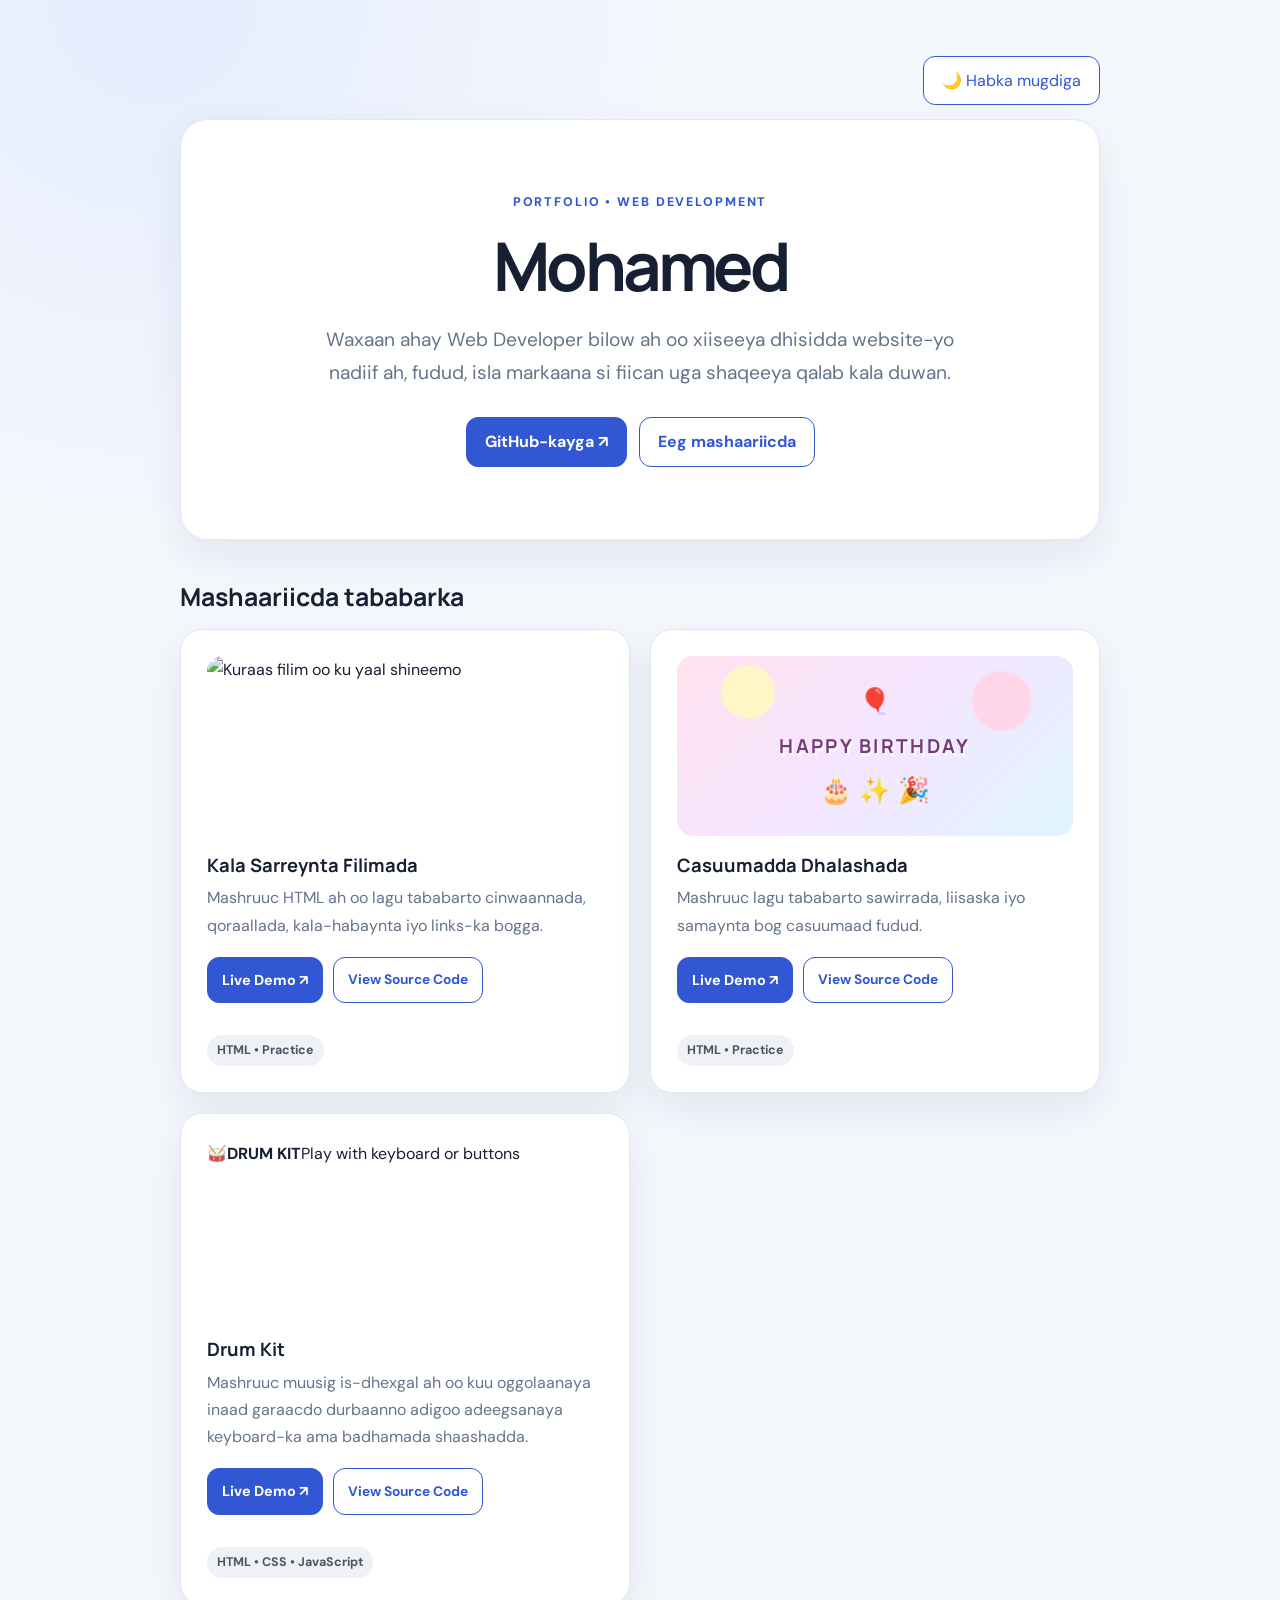
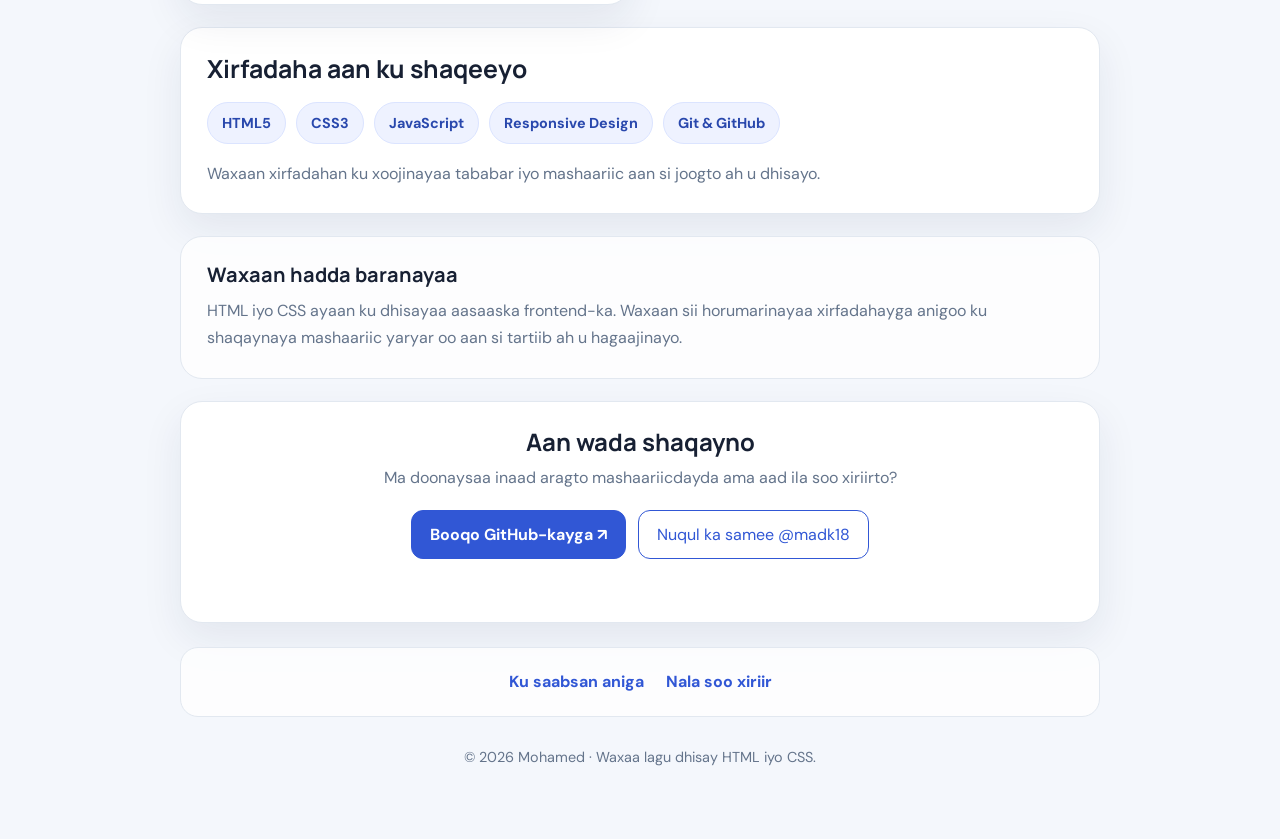
==== index.html @ 5d3fad5f "Add Drum Kit project to portfolio" ====
<!doctype html>
<html lang="so">
  <head>
    <meta charset="UTF-8" />
    <meta name="viewport" content="width=device-width, initial-scale=1.0" />
    <meta name="description" content="Portfolio-ga Mohamed iyo mashaariicda uu ku tababarto HTML iyo CSS." />
    <meta name="theme-color" content="#f4f7fc" />
    <title>Portfolio-ga Mohamed</title>
    <link rel="stylesheet" href="./style.css" />
  </head>
  <body>
    <main>
      <div class="theme-control">
        <button class="button secondary theme-toggle" id="theme-toggle" type="button" aria-pressed="false">🌙 Habka mugdiga</button>
      </div>
      <header class="hero">
        <p class="eyebrow">Portfolio • Web Development</p>
        <h1>Mohamed</h1>
        <p class="intro">Waxaan ahay Web Developer bilow ah oo xiiseeya dhisidda website-yo nadiif ah, fudud, isla markaana si fiican uga shaqeeya qalab kala duwan.</p>
        <div class="actions">
          <a class="button" href="https://github.com/madk18" target="_blank" rel="noopener noreferrer">GitHub-kayga ↗</a>
          <a class="button secondary" href="#projects">Eeg mashaariicda</a>
        </div>
      </header>

      <section id="projects" aria-labelledby="projects-title">
        <h2 class="section-title" id="projects-title">Mashaariicda tababarka</h2>
        <div class="projects">
          <article class="project">
            <img class="project-image" src="https://images.unsplash.com/photo-1489599849927-2ee91cede3ba?auto=format&fit=crop&w=900&q=85" alt="Kuraas filim oo ku yaal shineemo" loading="lazy" />
            <h3>Kala Sarreynta Filimada</h3>
            <p>Mashruuc HTML ah oo lagu tababarto cinwaannada, qoraallada, kala-habaynta iyo links-ka bogga.</p>
            <div class="project-actions">
              <a class="button project-demo" href="./movie-ranking.html">Live Demo ↗</a>
              <a class="button secondary project-source" href="https://github.com/madk18/tijaabokale/blob/main/movie-ranking.html" target="_blank" rel="noopener noreferrer">View Source Code</a>
            </div>
            <span class="tag">HTML • Practice</span>
          </article>
          <article class="project">
            <div class="project-image birthday-card-art" role="img" aria-label="Sawir qurxin xaflad dhalasho"><span aria-hidden="true">🎈</span><strong>HAPPY BIRTHDAY</strong><span aria-hidden="true">🎂 ✨ 🎉</span></div>
            <h3>Casuumadda Dhalashada</h3>
            <p>Mashruuc lagu tababarto sawirrada, liisaska iyo samaynta bog casuumaad fudud.</p>
            <div class="project-actions">
              <a class="button project-demo" href="./birthday-invite.html">Live Demo ↗</a>
              <a class="button secondary project-source" href="https://github.com/madk18/tijaabokale/blob/main/birthday-invite.html" target="_blank" rel="noopener noreferrer">View Source Code</a>
            </div>
            <span class="tag">HTML • Practice</span>
          </article>
          <article class="project">
            <div class="project-image drum-card-art" role="img" aria-label="Drum kit interactive"><span aria-hidden="true">🥁</span><strong>DRUM KIT</strong><span>Play with keyboard or buttons</span></div>
            <h3>Drum Kit</h3>
            <p>Mashruuc muusig is-dhexgal ah oo kuu oggolaanaya inaad garaacdo durbaanno adigoo adeegsanaya keyboard-ka ama badhamada shaashadda.</p>
            <div class="project-actions">
              <a class="button project-demo" href="https://madk18.github.io/Drum-Kit/" target="_blank" rel="noopener noreferrer">Live Demo ↗</a>
              <a class="button secondary project-source" href="https://github.com/madk18/Drum-Kit" target="_blank" rel="noopener noreferrer">View Source Code</a>
            </div>
            <span class="tag">HTML • CSS • JavaScript</span>
          </article>
        </div>
      </section>

      <section class="skills" aria-labelledby="skills-title">
        <h2 class="section-title" id="skills-title">Xirfadaha aan ku shaqeeyo</h2>
        <div class="skill-list">
          <span class="skill">HTML5</span>
          <span class="skill">CSS3</span>
          <span class="skill">JavaScript</span>
          <span class="skill">Responsive Design</span>
          <span class="skill">Git &amp; GitHub</span>
        </div>
        <p class="skills-note">Waxaan xirfadahan ku xoojinayaa tababar iyo mashaariic aan si joogto ah u dhisayo.</p>
      </section>

      <section class="about" aria-labelledby="about-title">
        <h2 id="about-title">Waxaan hadda baranayaa</h2>
        <p>HTML iyo CSS ayaan ku dhisayaa aasaaska frontend-ka. Waxaan sii horumarinayaa xirfadahayga anigoo ku shaqaynaya mashaariic yaryar oo aan si tartiib ah u hagaajinayo.</p>
      </section>

      <section class="contact-cta" aria-labelledby="contact-title">
        <h2 id="contact-title">Aan wada shaqayno</h2>
        <p>Ma doonaysaa inaad aragto mashaariicdayda ama aad ila soo xiriirto?</p>
        <div class="actions">
          <a class="button" href="https://github.com/madk18" target="_blank" rel="noopener noreferrer">Booqo GitHub-kayga ↗</a>
          <button class="button secondary" id="copy-username" type="button">Nuqul ka samee @madk18</button>
        </div>
        <p class="copy-feedback" id="copy-feedback" role="status" aria-live="polite"></p>
      </section>

      <nav class="about-links" aria-label="Xiriir iyo macluumaad">
        <a href="./about.html">Ku saabsan aniga</a>
        <a href="./contact.html">Nala soo xiriir</a>
      </nav>

      <footer>
        <p>© 2026 Mohamed · Waxaa lagu dhisay HTML iyo CSS.</p>
      </footer>
    </main>
    <script src="./app.js" defer></script>
  </body>
</html>
---- style.css ----
@import url("https://fonts.googleapis.com/css2?family=DM+Sans:wght@400;500;600;700&family=Manrope:wght@600;700;800&display=swap");

:root {
  --bg: #f4f7fc;
  --surface: #fff;
  --ink: #172033;
  --muted: #64748b;
  --accent: #3157d5;
  --border: #e2e8f0;
  --shadow: 0 16px 40px rgba(24, 39, 75, .08);
}
* { box-sizing: border-box; }
html { scroll-behavior: smooth; }
body {
  min-height: 100vh;
  margin: 0;
  padding: 56px 20px;
  color: var(--ink);
  background: radial-gradient(circle at 12% 0%, #e5ecff 0, transparent 32rem), var(--bg);
  font-family: "DM Sans", sans-serif;
  line-height: 1.7;
}
main { width: min(100%, 920px); margin: 0 auto; }
.hero {
  padding: clamp(32px, 7vw, 72px) 24px;
  border: 1px solid var(--border);
  border-radius: 28px;
  background: var(--surface);
  box-shadow: var(--shadow);
  text-align: center;
}
.eyebrow {
  margin: 0 0 12px;
  color: var(--accent);
  font-size: .78rem;
  font-weight: 800;
  letter-spacing: .15em;
  text-transform: uppercase;
}
h1, h2, h3 { font-family: "Manrope", sans-serif; line-height: 1.2; }
h1 { margin: 0; font-size: clamp(2.2rem, 7vw, 4.2rem); letter-spacing: -.055em; }
.hero .intro {
  max-width: 660px;
  margin: 18px auto 0;
  color: var(--muted);
  font-size: clamp(1rem, 2.5vw, 1.2rem);
}
.actions { display: flex; flex-wrap: wrap; justify-content: center; gap: 12px; margin-top: 28px; }
.button {
  display: inline-flex;
  align-items: center;
  justify-content: center;
  min-height: 46px;
  padding: 10px 18px;
  border: 1px solid var(--accent);
  border-radius: 12px;
  background: var(--accent);
  color: #fff;
  font-weight: 700;
  text-decoration: none;
}
.button.secondary { background: #fff; color: var(--accent); }
.button:hover { filter: brightness(.96); text-decoration: none; }
.section-title { margin: 42px 0 18px; font-size: 1.55rem; }
.projects { display: grid; grid-template-columns: repeat(2, minmax(0, 1fr)); gap: 20px; }
.project {
  padding: 26px;
  border: 1px solid var(--border);
  border-radius: 22px;
  background: var(--surface);
  box-shadow: var(--shadow);
}
.project-icon {
  display: grid;
  width: 54px;
  height: 54px;
  place-items: center;
  border-radius: 16px;
  background: #edf2ff;
  font-size: 1.65rem;
}
.project h3 { margin: 18px 0 8px; font-size: 1.15rem; }
.project p { margin: 0; color: var(--muted); }
.tag {
  display: inline-block;
  margin-top: 18px;
  padding: 5px 10px;
  border-radius: 999px;
  background: #eef2f7;
  color: #475569;
  font-size: .78rem;
  font-weight: 700;
}
.about {
  margin-top: 22px;
  padding: 26px;
  border: 1px solid var(--border);
  border-radius: 22px;
  background: rgba(255,255,255,.82);
}
.about h2 { margin: 0 0 10px; font-size: 1.25rem; }
.about p { margin: 0; color: var(--muted); }
footer { margin-top: 28px; color: var(--muted); font-size: .9rem; text-align: center; }
a:focus-visible { outline: 3px solid #91aaff; outline-offset: 3px; }
@media (max-width: 640px) {
  body { padding: 28px 14px 42px; }
  .projects { grid-template-columns: 1fr; }
  .project { padding: 22px; }
}
@media (prefers-reduced-motion: reduce) {
  html { scroll-behavior: auto; }
}

.project-open {
  display: inline-flex;
  gap: 8px;
  margin-top: 18px;
  color: var(--accent);
  font-weight: 700;
}
.project-open:hover { text-decoration: underline; text-underline-offset: 4px; }
.about-links {
  display: flex;
  flex-wrap: wrap;
  justify-content: center;
  gap: 22px;
  margin-top: 24px;
  padding: 20px;
  border: 1px solid var(--border);
  border-radius: 18px;
  background: rgba(255,255,255,.8);
}
.about-links a { color: var(--accent); font-weight: 700; text-decoration: none; }
.about-links a:hover { text-decoration: underline; text-underline-offset: 4px; }

.project-image{display:block;width:100%;height:180px;object-fit:cover;border-radius:16px;margin-bottom:18px}
.project{transition:transform .2s ease,box-shadow .2s ease}
.project:hover{transform:translateY(-4px);box-shadow:0 22px 48px rgba(24,39,75,.12)}
.project-open{text-decoration:none}
.project-open:hover{text-decoration:underline;text-underline-offset:4px}
.detail-card{transition:box-shadow .2s ease}
@media(max-width:640px){.project-image{height:165px}}
@media(prefers-reduced-motion:reduce){.project{transition:none}.project:hover{transform:none}}

/* Local birthday artwork: no external image dependency */
.birthday-card-art,.birthday-hero-art{
 display:flex;flex-direction:column;align-items:center;justify-content:center;gap:12px;
 color:#743b78;text-align:center;
 background:radial-gradient(circle at 18% 20%,#fff7c7 0 7%,transparent 8%),
 radial-gradient(circle at 82% 25%,#ffd6e7 0 8%,transparent 9%),
 linear-gradient(135deg,#ffe2ef 0%,#f5e5ff 48%,#dff5ff 100%);
}
.birthday-card-art{min-height:180px;font-size:1.6rem}
.birthday-card-art strong,.birthday-hero-art strong{
 font-family:"Manrope",sans-serif;letter-spacing:.12em;line-height:1.15;
 color:#743b78;text-shadow:2px 3px 0 rgba(255,255,255,.8)
}
.birthday-card-art strong{font-size:1.2rem}
.birthday-hero-art{height:clamp(210px,36vw,360px);font-size:clamp(1.5rem,4vw,2.5rem)}
.birthday-hero-art strong{font-size:clamp(2.2rem,7vw,4.6rem)}


/* Skills and contact sections */
.skills,.contact-cta{
  margin-top:22px;padding:26px;border:1px solid var(--border);
  border-radius:22px;background:var(--surface);box-shadow:var(--shadow)
}
.skills .section-title{margin:0 0 18px}
.skill-list{display:flex;flex-wrap:wrap;gap:10px}
.skill{padding:8px 14px;border:1px solid #dbe4ff;border-radius:999px;
  background:#eef2ff;color:#2948ad;font-size:.9rem;font-weight:700}
.skills-note,.contact-cta p{color:var(--muted)}
.skills-note{margin:16px 0 0}
.contact-cta{text-align:center}
.contact-cta h2{margin:0 0 8px;font-family:"Manrope",sans-serif}
.contact-cta p{margin:8px 0}
.contact-cta .actions{margin-top:18px}
button.button{font:inherit;cursor:pointer}
.copy-feedback{min-height:1.5em;font-size:.9rem;font-weight:700;color:var(--accent)}


/* Dark mode theme */
.theme-control{display:flex;justify-content:flex-end;margin-bottom:14px}
.theme-toggle{cursor:pointer}
body.dark-mode{
  --bg:#101827;--surface:#182438;--ink:#edf2ff;--muted:#b5c1d4;
  --accent:#8ba7ff;--border:#30415a;
  --shadow:0 16px 40px rgba(0,0,0,.22);
  background:radial-gradient(circle at 12% 0%,#1c2b49 0,transparent 32rem),var(--bg);
}
body.dark-mode .about,body.dark-mode .about-links{background:#182438}
body.dark-mode .button.secondary{background:#182438;color:#a9bdff}
body.dark-mode .tag{background:#26364d;color:#d5deed}
body.dark-mode .skill{background:#26375b;border-color:#405889;color:#dce5ff}
body.dark-mode .project-icon{background:#26375b}


/* Project demo and source links */
.project-actions{display:flex;flex-wrap:wrap;gap:10px;margin:18px 0 14px}
.project-actions .button{display:inline-flex;align-items:center;justify-content:center;
  padding:10px 14px;font-size:.9rem;text-decoration:none}
.project-actions .project-source{font-size:.86rem}
@media(max-width:420px){.project-actions{flex-direction:column}.project-actions .button{width:100%}}
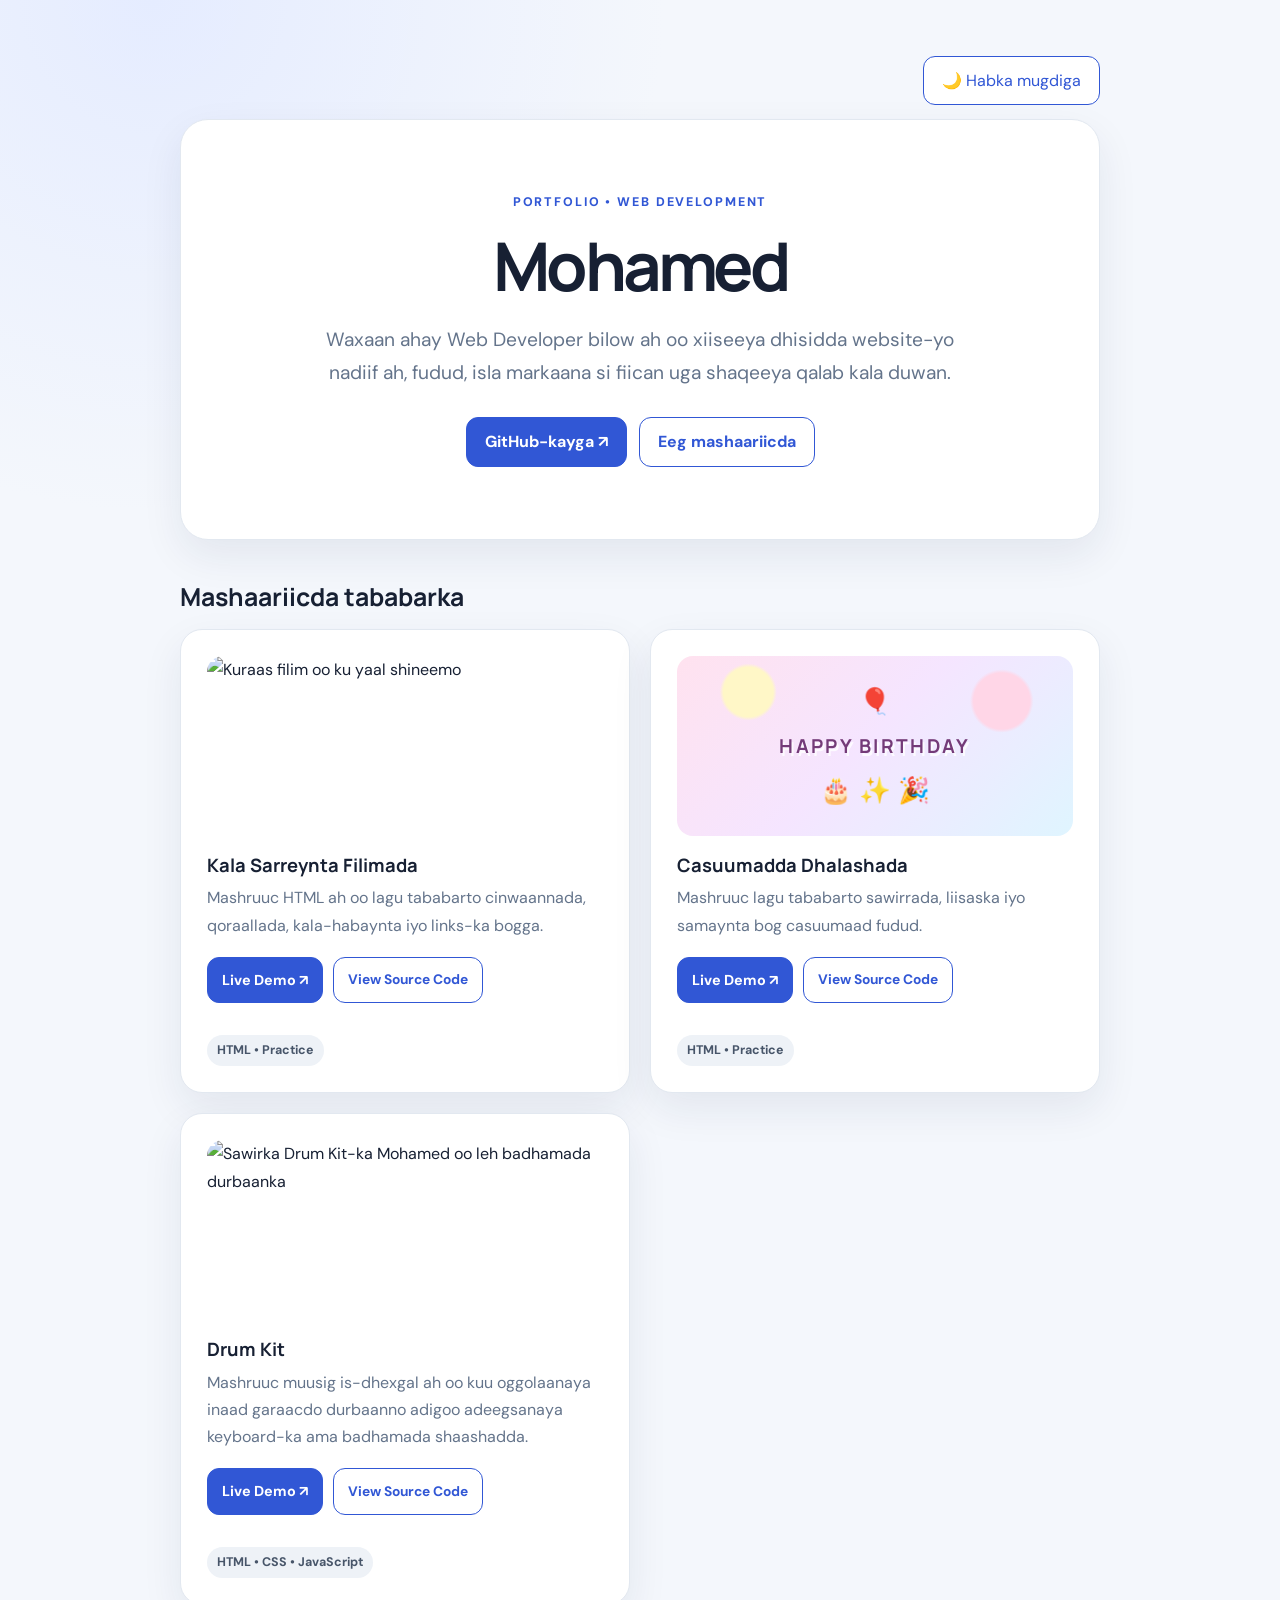
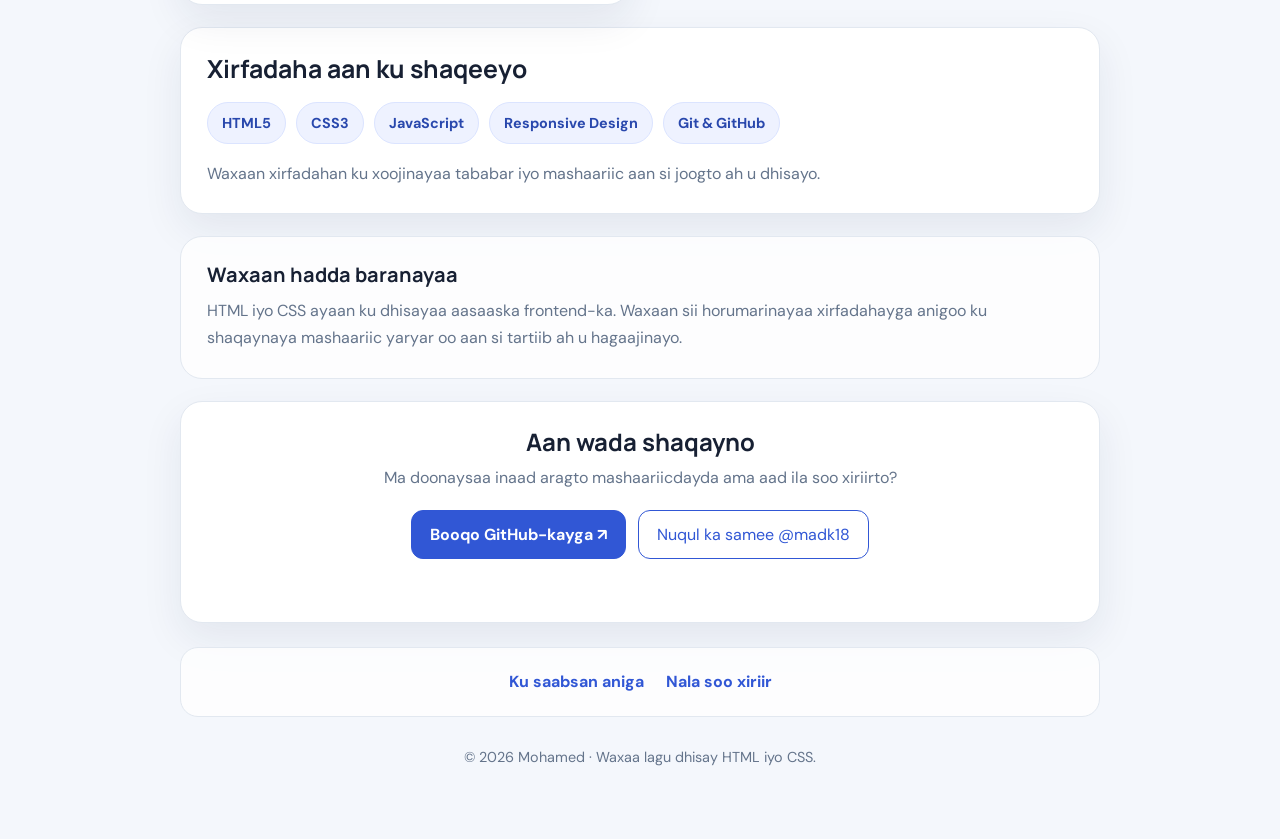
==== commit b22ce3fd: "Show Drum Kit screenshot in portfolio" ====
--- a/index.html
+++ b/index.html
@@ -47,7 +47,7 @@
             <span class="tag">HTML • Practice</span>
           </article>
           <article class="project">
-            <div class="project-image drum-card-art" role="img" aria-label="Drum kit interactive"><span aria-hidden="true">🥁</span><strong>DRUM KIT</strong><span>Play with keyboard or buttons</span></div>
+            <img class="project-image drum-card-art" src="https://raw.githubusercontent.com/madk18/Drum-Kit/main/images/screenBildDrum.png" alt="Sawirka Drum Kit-ka Mohamed oo leh badhamada durbaanka" loading="lazy" />
             <h3>Drum Kit</h3>
             <p>Mashruuc muusig is-dhexgal ah oo kuu oggolaanaya inaad garaacdo durbaanno adigoo adeegsanaya keyboard-ka ama badhamada shaashadda.</p>
             <div class="project-actions">
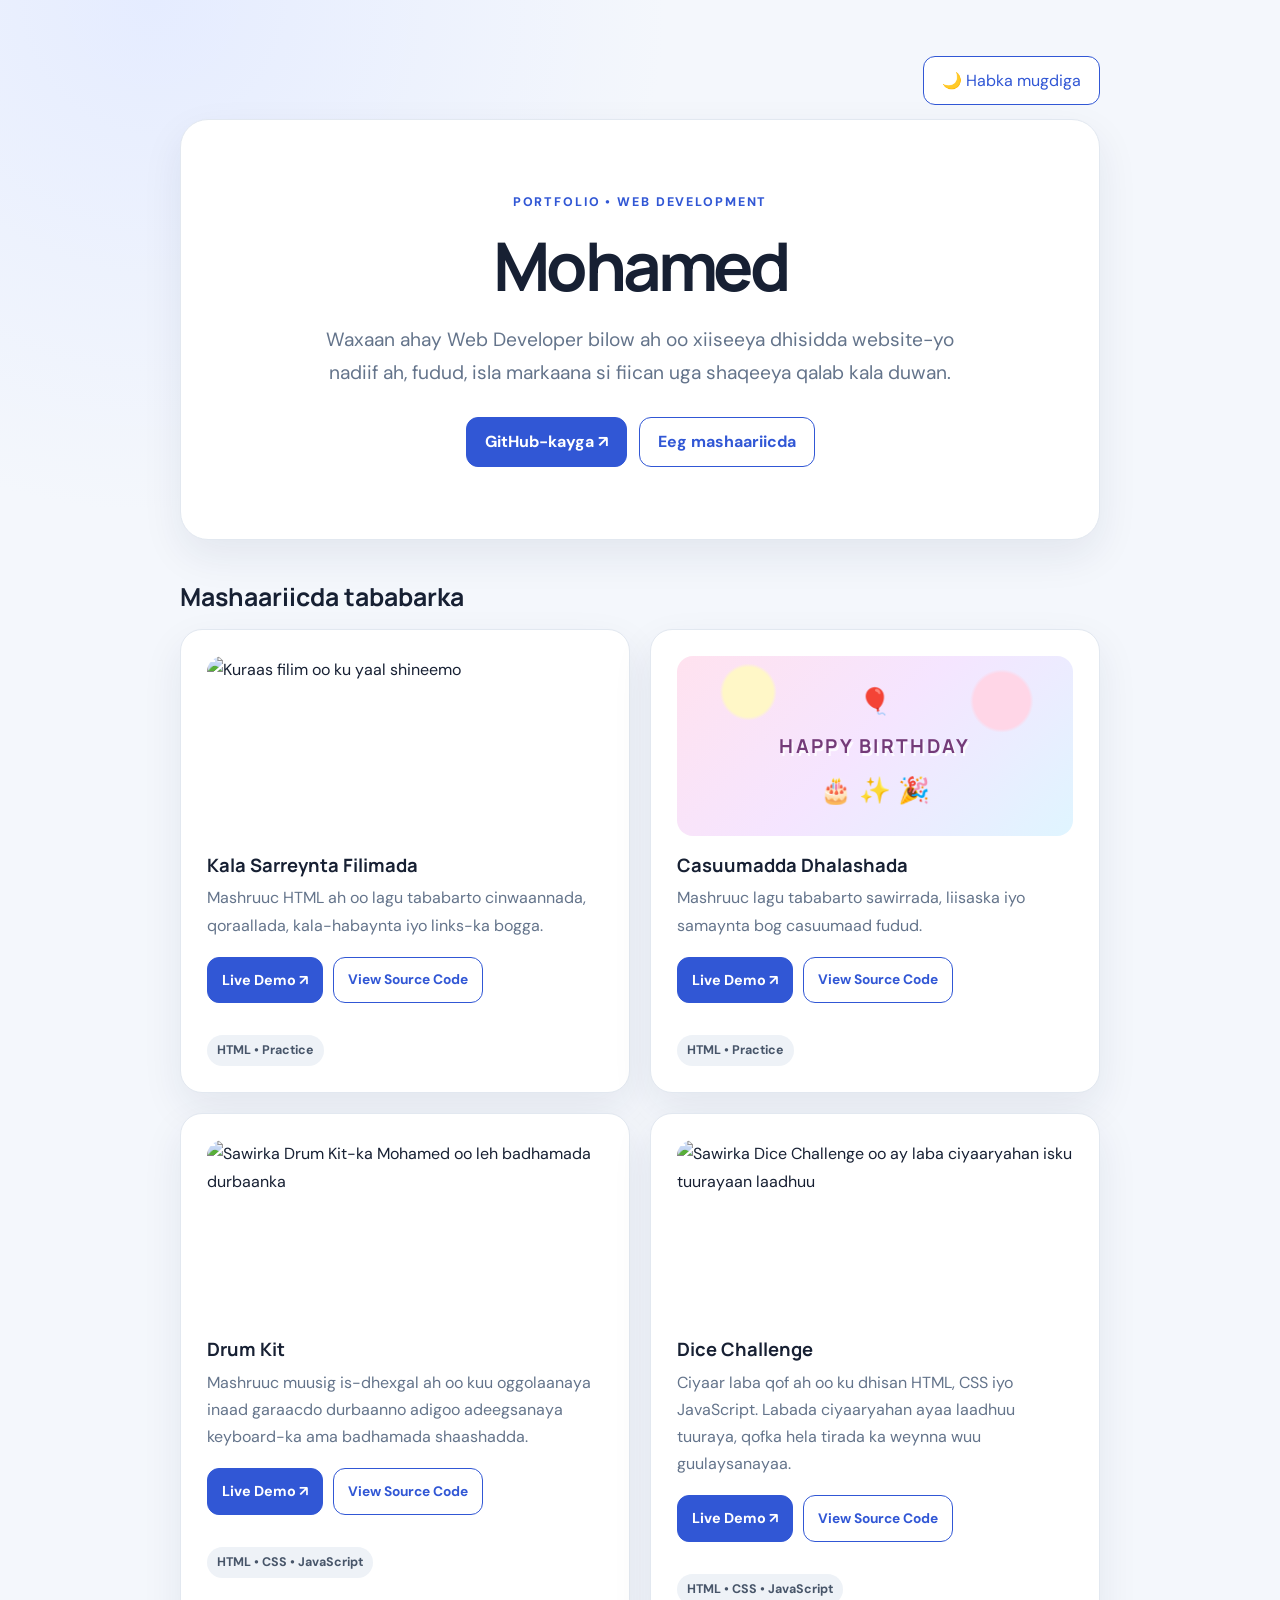
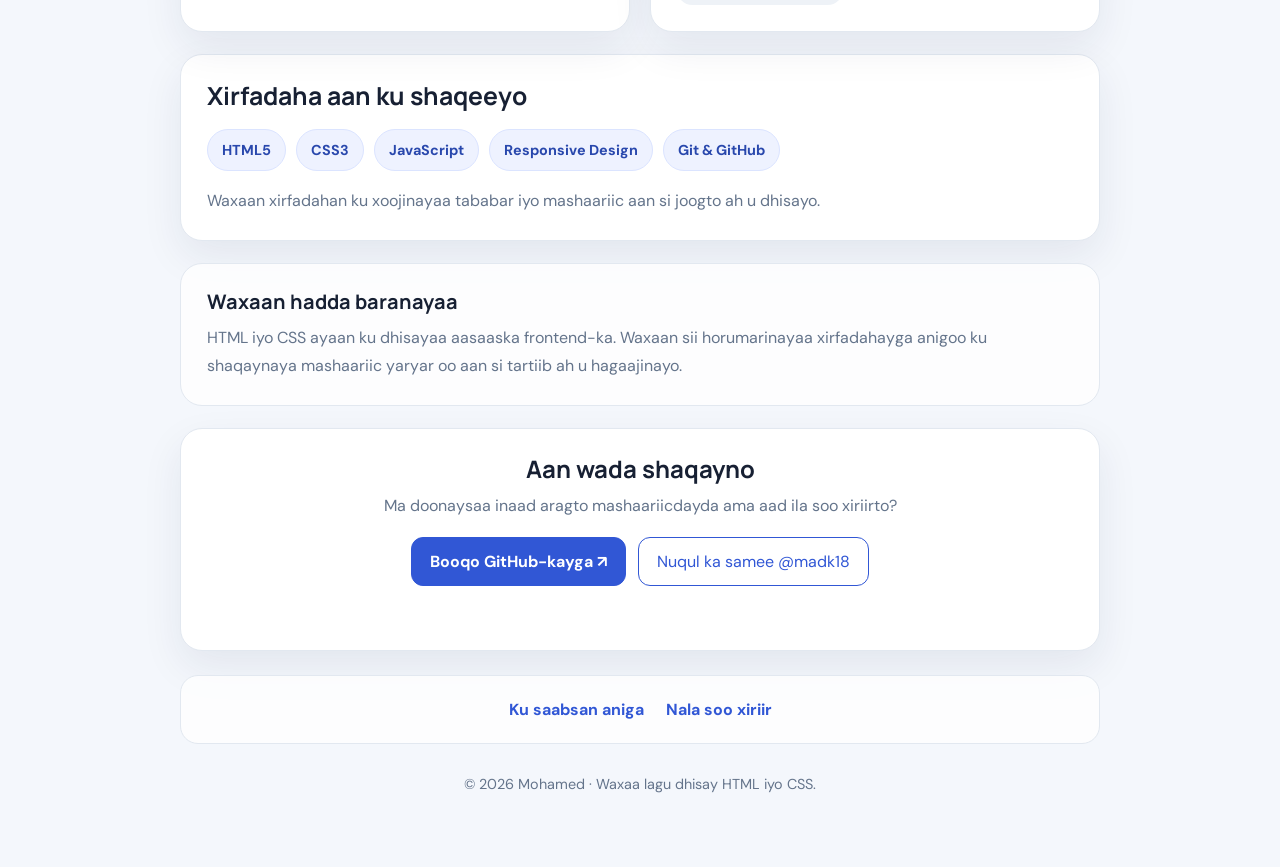
==== commit b279fb6f: "Add Dice Challenge project to portfolio" ====
--- a/index.html
+++ b/index.html
@@ -56,6 +56,16 @@
             </div>
             <span class="tag">HTML • CSS • JavaScript</span>
           </article>
+          <article class="project">
+            <img class="project-image" src="https://raw.githubusercontent.com/madk18/Dice-Game/main/images/Dice-Game-ScreenBild.png" alt="Sawirka Dice Challenge oo ay laba ciyaaryahan isku tuurayaan laadhuu" loading="lazy" />
+            <h3>Dice Challenge</h3>
+            <p>Ciyaar laba qof ah oo ku dhisan HTML, CSS iyo JavaScript. Labada ciyaaryahan ayaa laadhuu tuuraya, qofka hela tirada ka weynna wuu guulaysanayaa.</p>
+            <div class="project-actions">
+              <a class="button project-demo" href="https://madk18.github.io/Dice-Game/" target="_blank" rel="noopener noreferrer">Live Demo ↗</a>
+              <a class="button secondary project-source" href="https://github.com/madk18/Dice-Game" target="_blank" rel="noopener noreferrer">View Source Code</a>
+            </div>
+            <span class="tag">HTML • CSS • JavaScript</span>
+          </article>
         </div>
       </section>
 
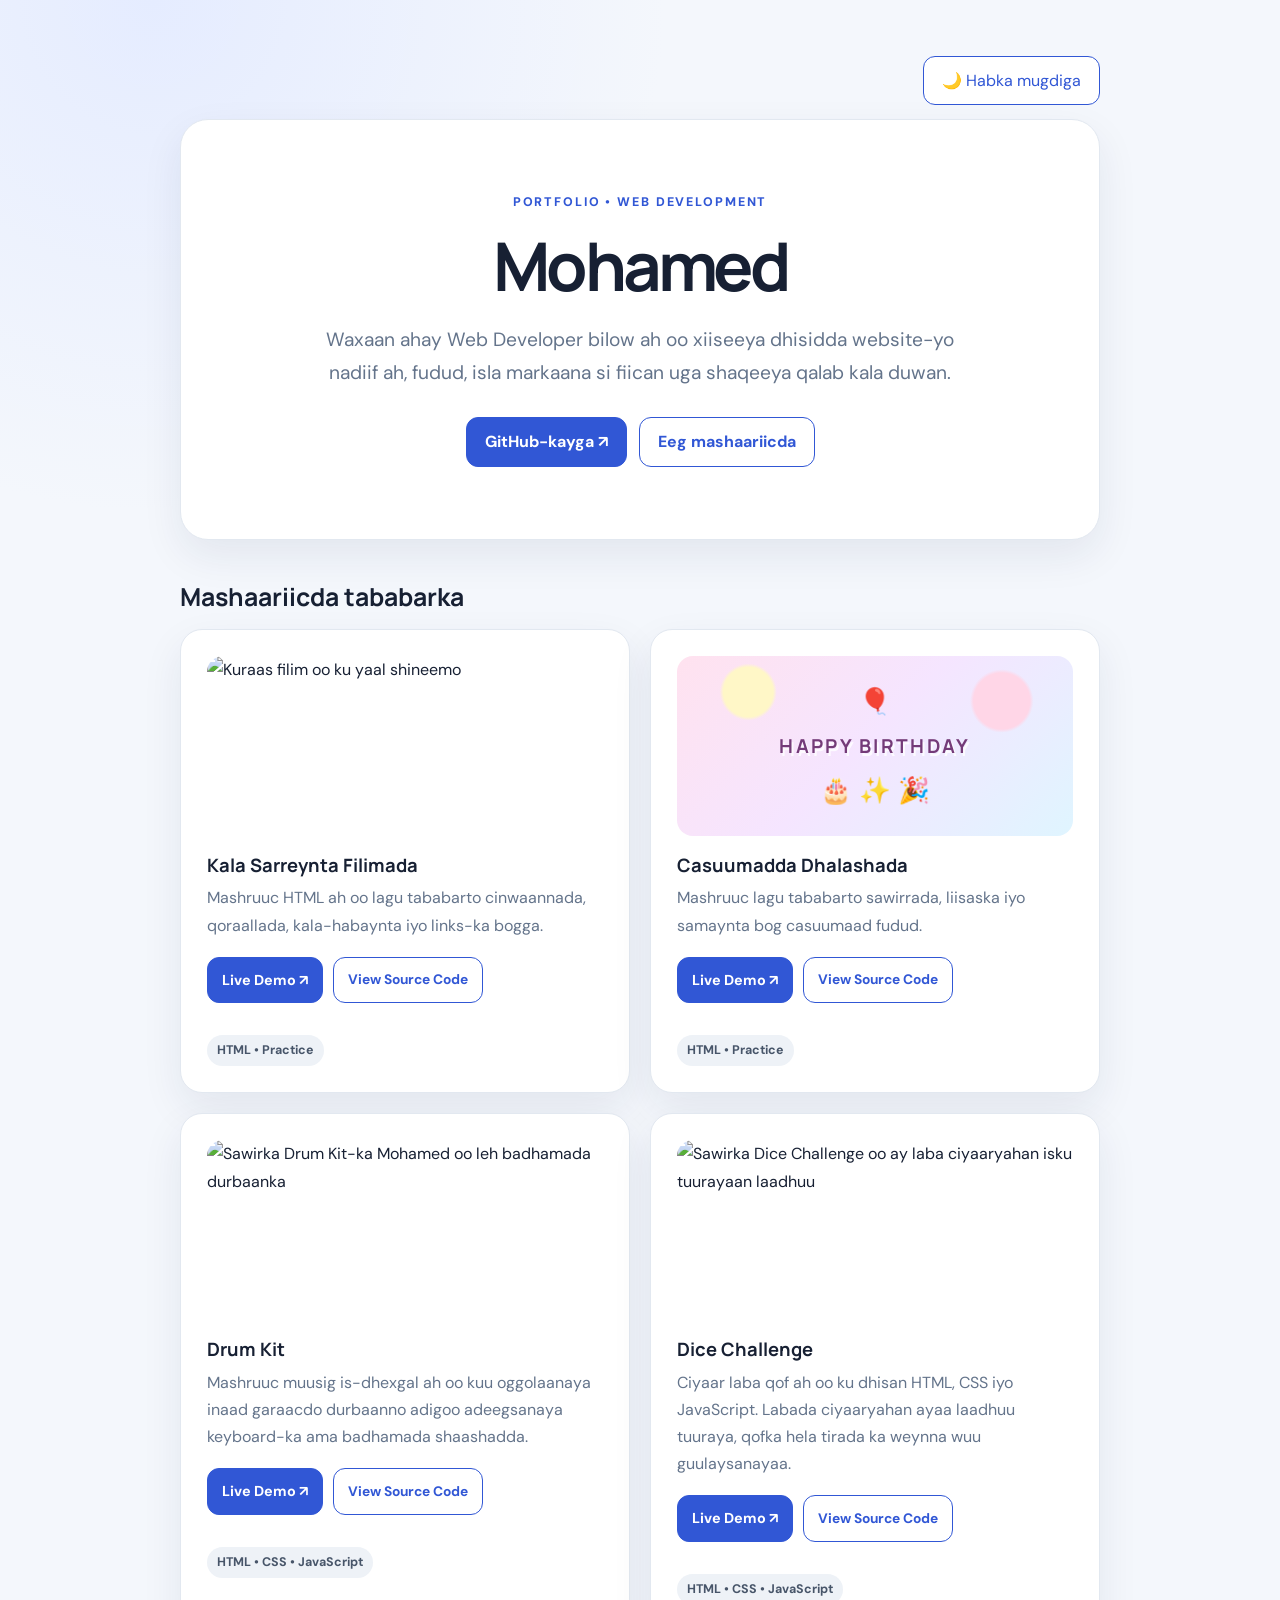
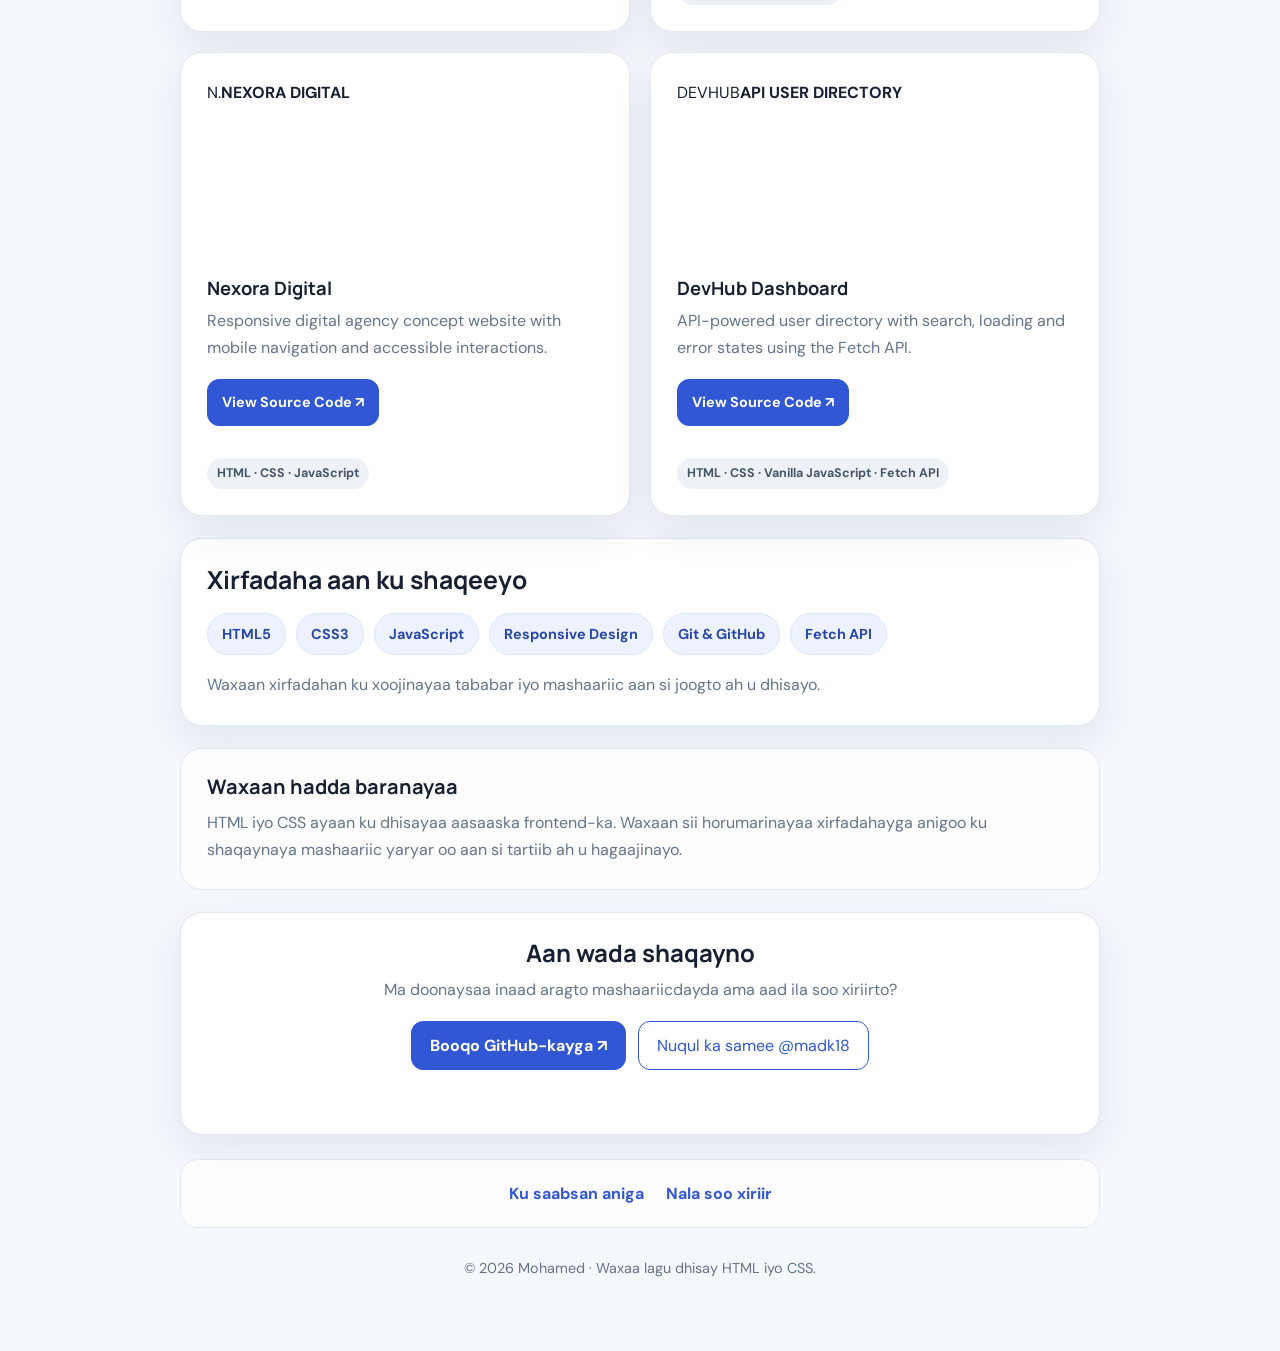
==== commit 9f850347: "Add Nexora and DevHub projects to portfolio" ====
--- a/index.html
+++ b/index.html
@@ -66,6 +66,24 @@
             </div>
             <span class="tag">HTML • CSS • JavaScript</span>
           </article>
+          <article class="project">
+            <div class="project-image concept-art nexora-art" role="img" aria-label="Abstract Nexora Digital brand concept"><span>N.</span><strong>NEXORA DIGITAL</strong></div>
+            <h3>Nexora Digital</h3>
+            <p>Responsive digital agency concept website with mobile navigation and accessible interactions.</p>
+            <div class="project-actions">
+              <a class="button project-demo" href="https://github.com/madk18/nexora-Digital" target="_blank" rel="noopener noreferrer">View Source Code ↗</a>
+            </div>
+            <span class="tag">HTML · CSS · JavaScript</span>
+          </article>
+          <article class="project">
+            <div class="project-image concept-art devhub-art" role="img" aria-label="DevHub user dashboard concept"><span>DEVHUB</span><strong>API USER DIRECTORY</strong></div>
+            <h3>DevHub Dashboard</h3>
+            <p>API-powered user directory with search, loading and error states using the Fetch API.</p>
+            <div class="project-actions">
+              <a class="button project-demo" href="https://github.com/madk18/devHub" target="_blank" rel="noopener noreferrer">View Source Code ↗</a>
+            </div>
+            <span class="tag">HTML · CSS · Vanilla JavaScript · Fetch API</span>
+          </article>
         </div>
       </section>
 
@@ -77,6 +95,7 @@
           <span class="skill">JavaScript</span>
           <span class="skill">Responsive Design</span>
           <span class="skill">Git &amp; GitHub</span>
+          <span class="skill">Fetch API</span>
         </div>
         <p class="skills-note">Waxaan xirfadahan ku xoojinayaa tababar iyo mashaariic aan si joogto ah u dhisayo.</p>
       </section>
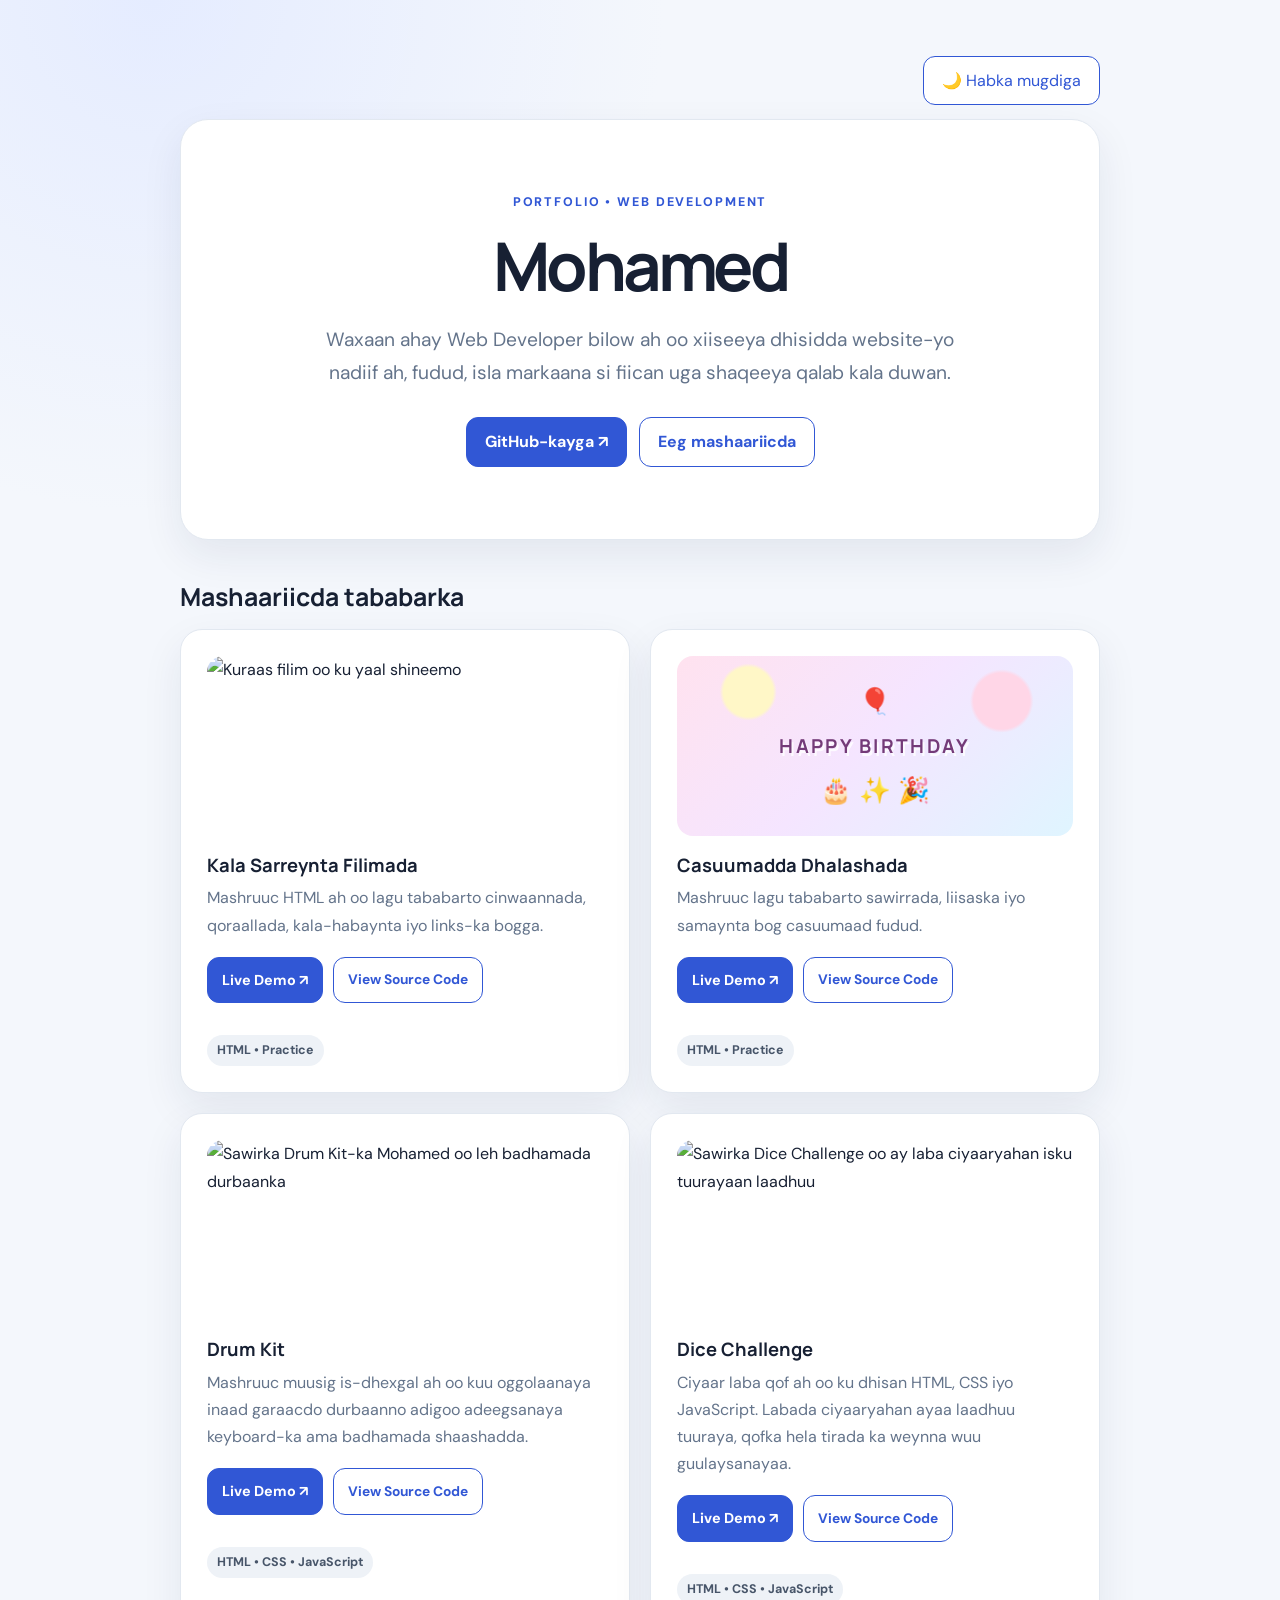
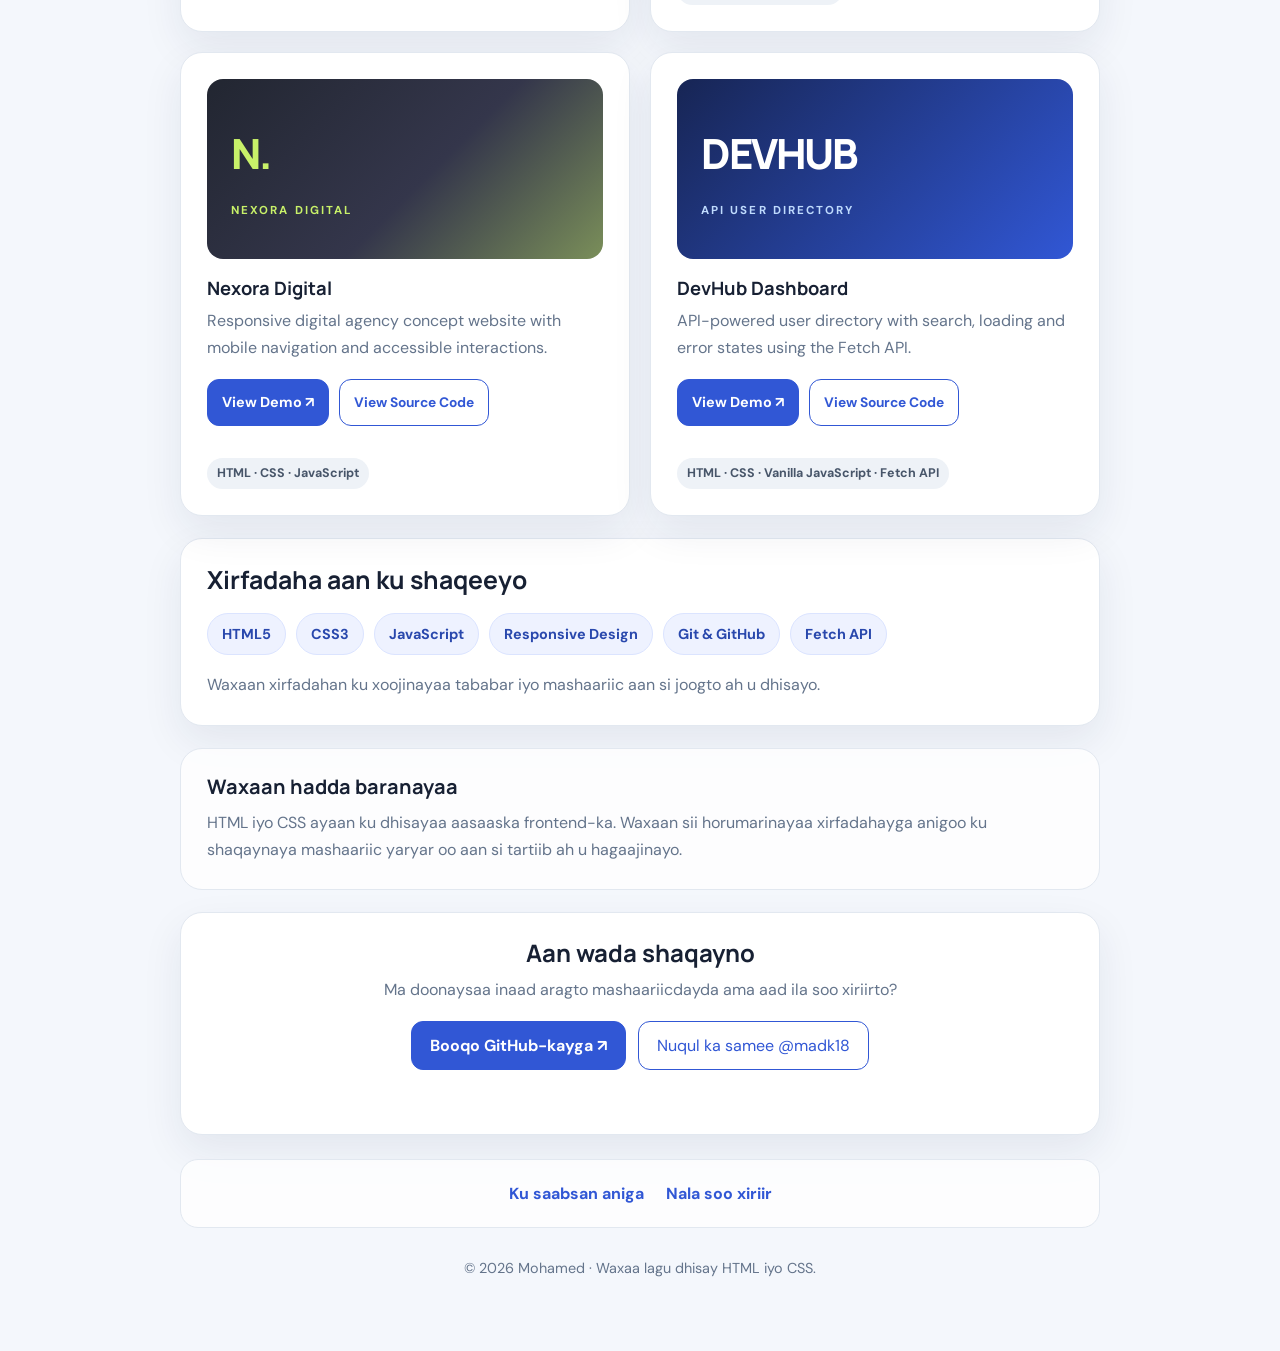
==== commit 69644cb5: "Add live demo and source code buttons for Nexora and DevHub" ====
--- a/index.html
+++ b/index.html
@@ -71,7 +71,8 @@
             <h3>Nexora Digital</h3>
             <p>Responsive digital agency concept website with mobile navigation and accessible interactions.</p>
             <div class="project-actions">
-              <a class="button project-demo" href="https://github.com/madk18/nexora-Digital" target="_blank" rel="noopener noreferrer">View Source Code ↗</a>
+              <a class="button project-demo" href="https://madk18.github.io/nexora-Digital/" target="_blank" rel="noopener noreferrer">View Demo ↗</a>
+              <a class="button secondary project-source" href="https://github.com/madk18/nexora-Digital" target="_blank" rel="noopener noreferrer">View Source Code</a>
             </div>
             <span class="tag">HTML · CSS · JavaScript</span>
           </article>
@@ -80,7 +81,8 @@
             <h3>DevHub Dashboard</h3>
             <p>API-powered user directory with search, loading and error states using the Fetch API.</p>
             <div class="project-actions">
-              <a class="button project-demo" href="https://github.com/madk18/devHub" target="_blank" rel="noopener noreferrer">View Source Code ↗</a>
+              <a class="button project-demo" href="https://madk18.github.io/devHub/" target="_blank" rel="noopener noreferrer">View Demo ↗</a>
+              <a class="button secondary project-source" href="https://github.com/madk18/devHub" target="_blank" rel="noopener noreferrer">View Source Code</a>
             </div>
             <span class="tag">HTML · CSS · Vanilla JavaScript · Fetch API</span>
           </article>
--- a/style.css
+++ b/style.css
@@ -201,3 +201,12 @@
   padding:10px 14px;font-size:.9rem;text-decoration:none}
 .project-actions .project-source{font-size:.86rem}
 @media(max-width:420px){.project-actions{flex-direction:column}.project-actions .button{width:100%}}
+
+
+/* Portfolio project preview artwork */
+.concept-art{display:flex;flex-direction:column;align-items:flex-start;justify-content:center;gap:12px;padding:24px;overflow:hidden}
+.concept-art span{font-family:"Manrope",sans-serif;font-size:clamp(1.8rem,5vw,2.6rem);font-weight:800;letter-spacing:-.06em}
+.concept-art strong{font-size:.72rem;letter-spacing:.18em}
+.nexora-art{background:linear-gradient(135deg,#222631 0%,#34364b 55%,#c8f169 150%);color:#c8f169}
+.devhub-art{background:linear-gradient(135deg,#172554,#3157d5);color:#fff}
+.devhub-art strong{color:#bfdbfe}
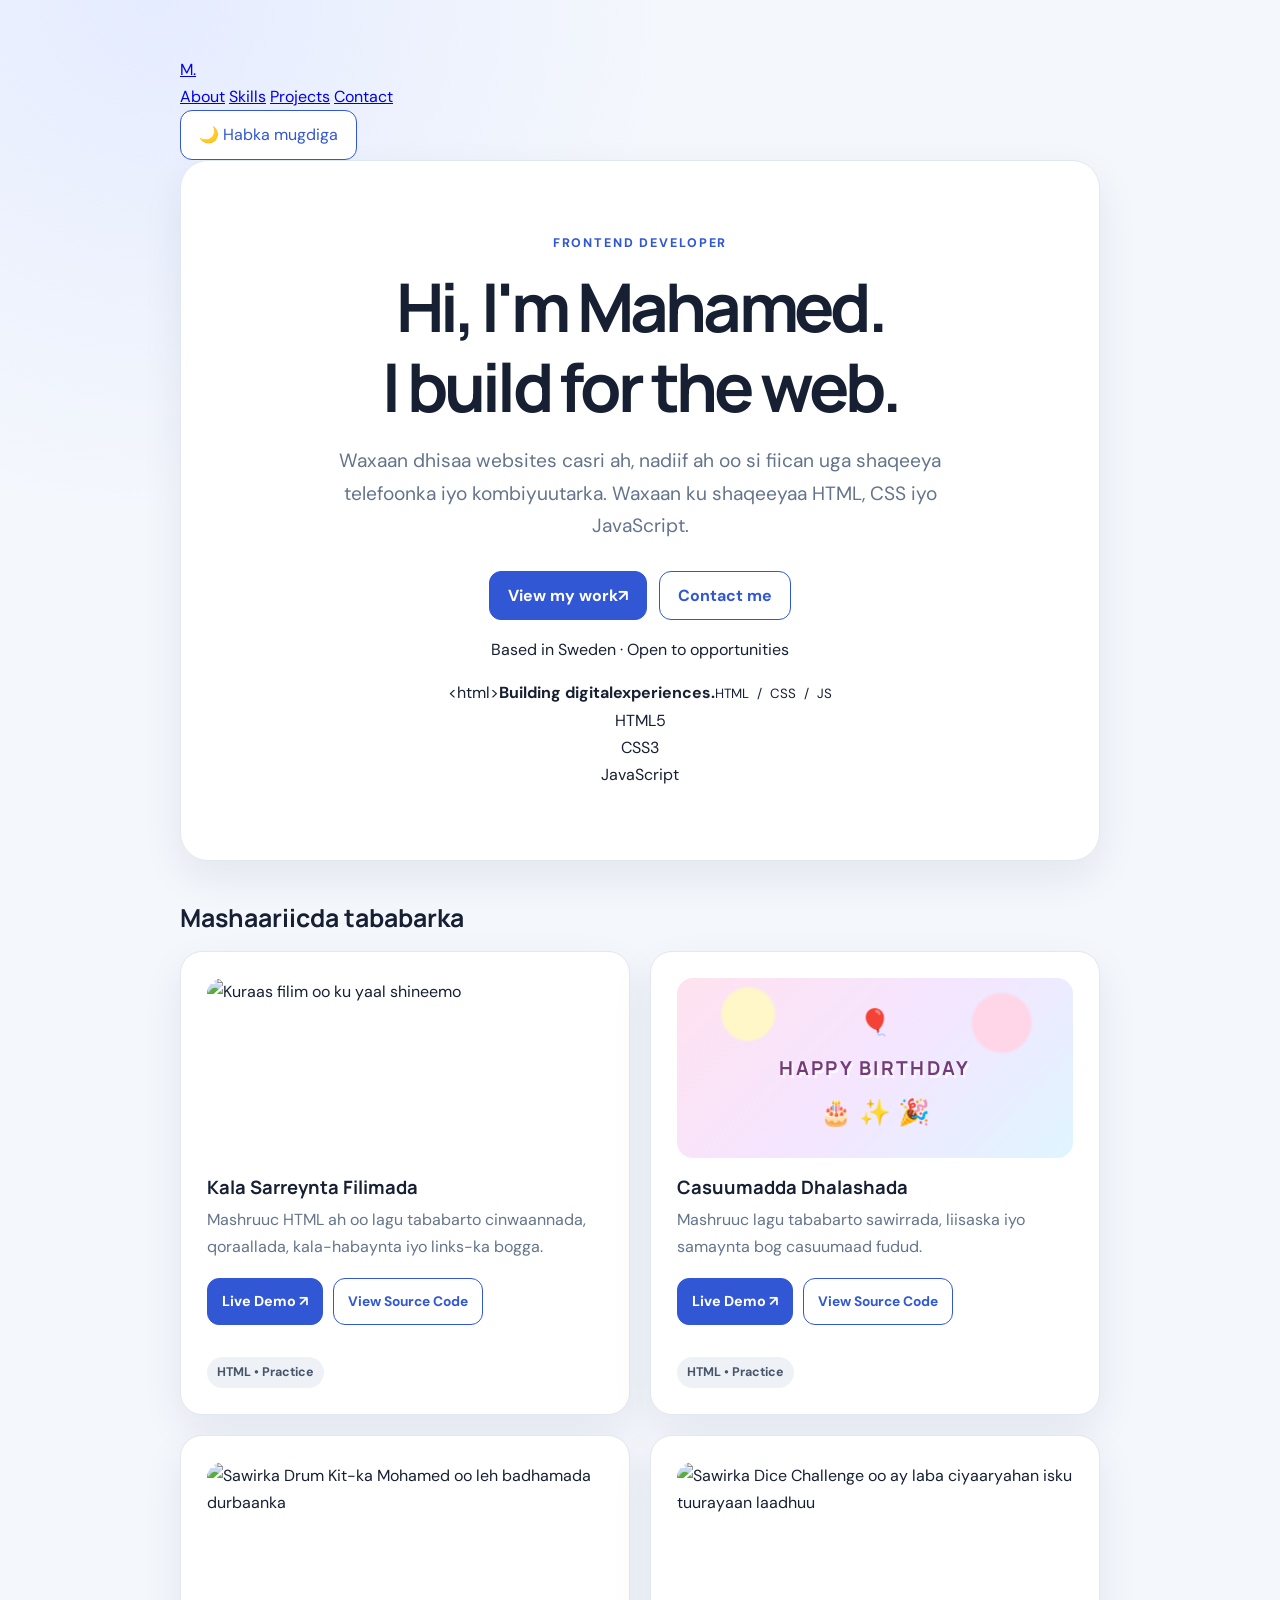
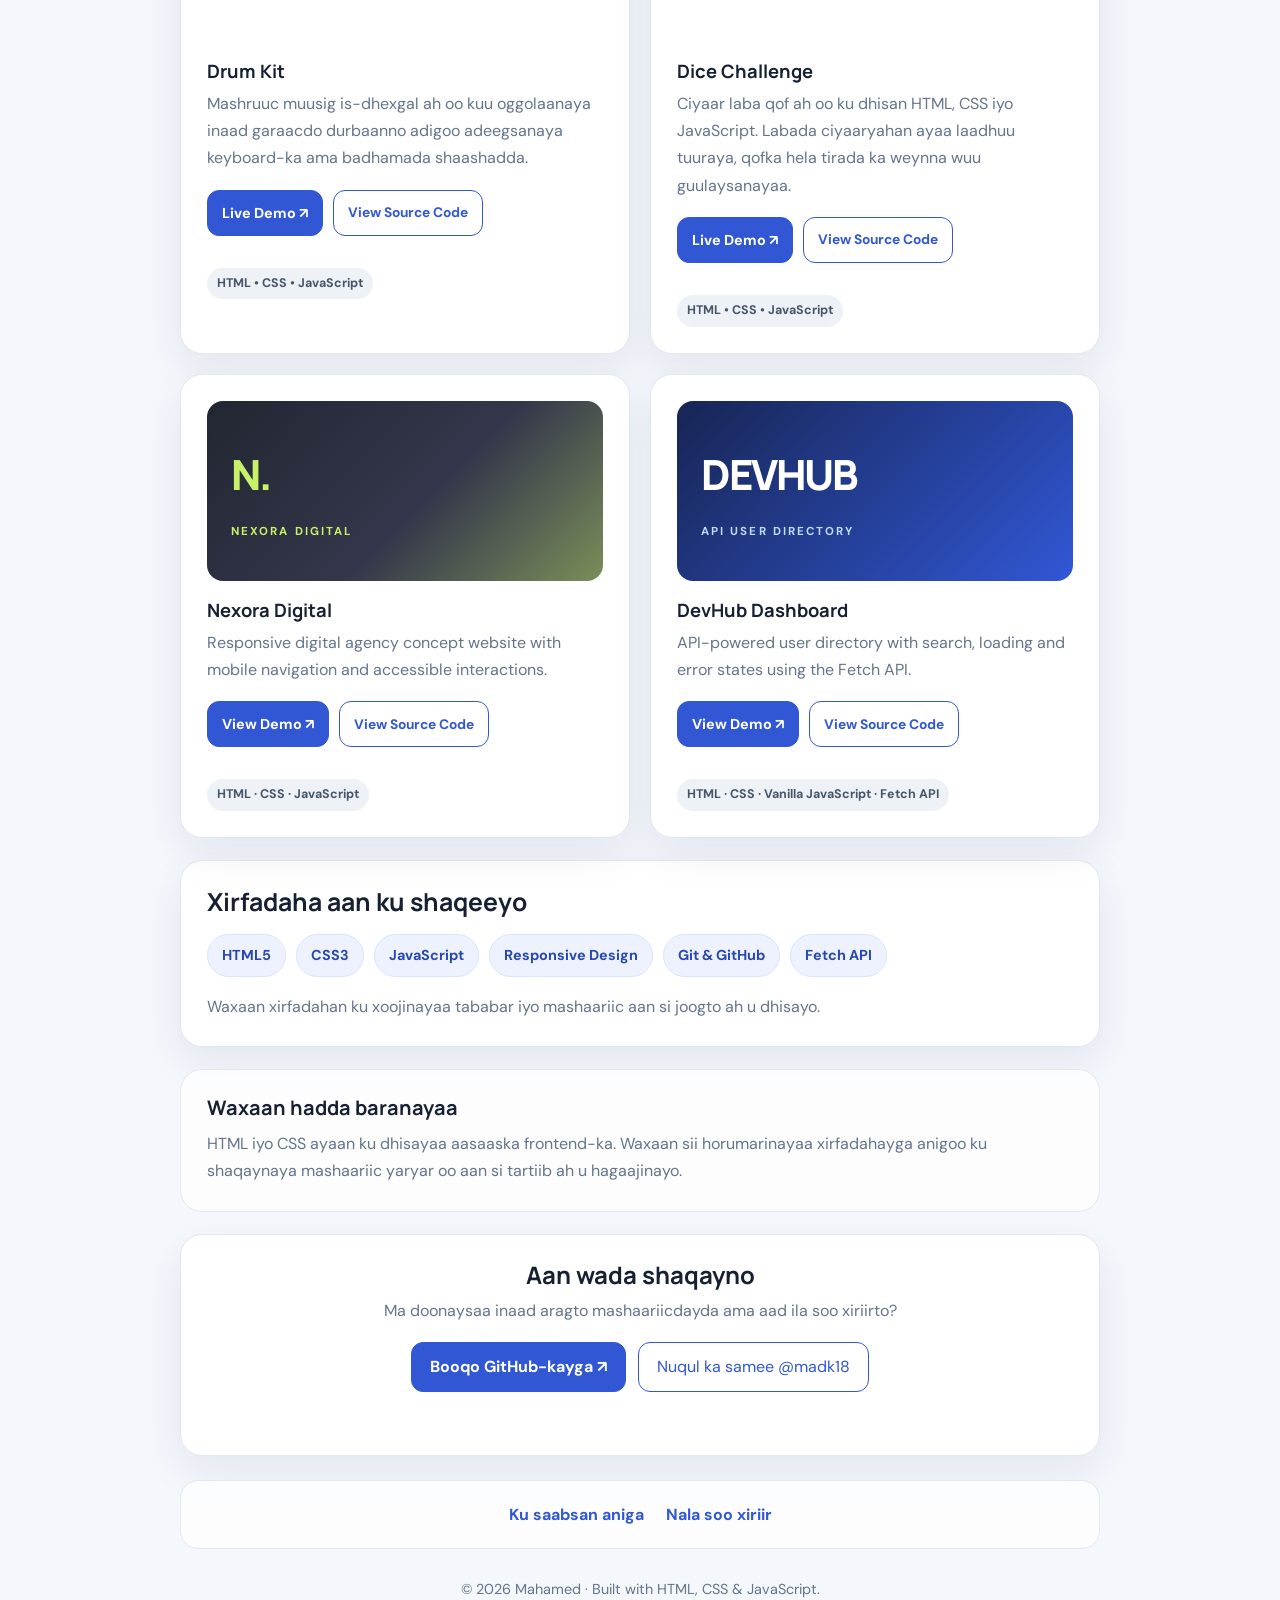
==== commit 10ba909e: "Start Portfolio 2.0 with Mahamed identity and improved hero navigation" ====
--- a/index.html
+++ b/index.html
@@ -3,23 +3,37 @@
   <head>
     <meta charset="UTF-8" />
     <meta name="viewport" content="width=device-width, initial-scale=1.0" />
-    <meta name="description" content="Portfolio-ga Mohamed iyo mashaariicda uu ku tababarto HTML iyo CSS." />
+    <meta name="description" content="Mahamed waa Frontend Developer dhisa websites casri ah isagoo adeegsanaya HTML, CSS iyo JavaScript." />
     <meta name="theme-color" content="#f4f7fc" />
-    <title>Portfolio-ga Mohamed</title>
+    <title>Mahamed | Frontend Developer</title>
     <link rel="stylesheet" href="./style.css" />
   </head>
   <body>
     <main>
-      <div class="theme-control">
-        <button class="button secondary theme-toggle" id="theme-toggle" type="button" aria-pressed="false">🌙 Habka mugdiga</button>
-      </div>
-      <header class="hero">
-        <p class="eyebrow">Portfolio • Web Development</p>
-        <h1>Mohamed</h1>
-        <p class="intro">Waxaan ahay Web Developer bilow ah oo xiiseeya dhisidda website-yo nadiif ah, fudud, isla markaana si fiican uga shaqeeya qalab kala duwan.</p>
-        <div class="actions">
-          <a class="button" href="https://github.com/madk18" target="_blank" rel="noopener noreferrer">GitHub-kayga ↗</a>
-          <a class="button secondary" href="#projects">Eeg mashaariicda</a>
+      <nav class="portfolio-nav" aria-label="Main navigation">
+        <a class="nav-brand" href="#" aria-label="Mahamed home">M<span>.</span></a>
+        <div class="nav-links">
+          <a href="#about">About</a>
+          <a href="#skills">Skills</a>
+          <a href="#projects">Projects</a>
+          <a href="#contact">Contact</a>
+        </div>
+        <button class="button secondary theme-toggle" id="theme-toggle" type="button" aria-pressed="false">🌙 Dark mode</button>
+      </nav>
+      <header class="hero hero-v2">
+        <div class="hero-copy">
+          <p class="eyebrow"><span class="status-dot"></span> FRONTEND DEVELOPER</p>
+          <h1>Hi, I'm <span>Mahamed.</span><br> I build for the web.</h1>
+          <p class="intro">Waxaan dhisaa websites casri ah, nadiif ah oo si fiican uga shaqeeya telefoonka iyo kombiyuutarka. Waxaan ku shaqeeyaa HTML, CSS iyo JavaScript.</p>
+          <div class="actions">
+            <a class="button" href="#projects">View my work <span aria-hidden="true">↗</span></a>
+            <a class="button secondary" href="#contact">Contact me</a>
+          </div>
+          <p class="hero-location">Based in Sweden · Open to opportunities</p>
+        </div>
+        <div class="hero-visual" aria-label="Frontend development illustration" role="img">
+          <div class="visual-window"><div class="window-dots"><i></i><i></i><i></i></div><div class="visual-code"><span>&lt;html&gt;</span><b>Building digital</b><b>experiences<span>.</span></b><small>HTML&nbsp; / &nbsp;CSS&nbsp; / &nbsp;JS</small></div></div>
+          <div class="visual-chip chip-one">HTML5</div><div class="visual-chip chip-two">CSS3</div><div class="visual-chip chip-three">JavaScript</div>
         </div>
       </header>
 
@@ -89,7 +103,7 @@
         </div>
       </section>
 
-      <section class="skills" aria-labelledby="skills-title">
+      <section class="skills" id="skills" aria-labelledby="skills-title">
         <h2 class="section-title" id="skills-title">Xirfadaha aan ku shaqeeyo</h2>
         <div class="skill-list">
           <span class="skill">HTML5</span>
@@ -102,12 +116,12 @@
         <p class="skills-note">Waxaan xirfadahan ku xoojinayaa tababar iyo mashaariic aan si joogto ah u dhisayo.</p>
       </section>
 
-      <section class="about" aria-labelledby="about-title">
+      <section class="about" id="about" aria-labelledby="about-title">
         <h2 id="about-title">Waxaan hadda baranayaa</h2>
         <p>HTML iyo CSS ayaan ku dhisayaa aasaaska frontend-ka. Waxaan sii horumarinayaa xirfadahayga anigoo ku shaqaynaya mashaariic yaryar oo aan si tartiib ah u hagaajinayo.</p>
       </section>
 
-      <section class="contact-cta" aria-labelledby="contact-title">
+      <section class="contact-cta" id="contact" aria-labelledby="contact-title">
         <h2 id="contact-title">Aan wada shaqayno</h2>
         <p>Ma doonaysaa inaad aragto mashaariicdayda ama aad ila soo xiriirto?</p>
         <div class="actions">
@@ -123,7 +137,7 @@
       </nav>
 
       <footer>
-        <p>© 2026 Mohamed · Waxaa lagu dhisay HTML iyo CSS.</p>
+        <p>© 2026 Mahamed · Built with HTML, CSS & JavaScript.</p>
       </footer>
     </main>
     <script src="./app.js" defer></script>
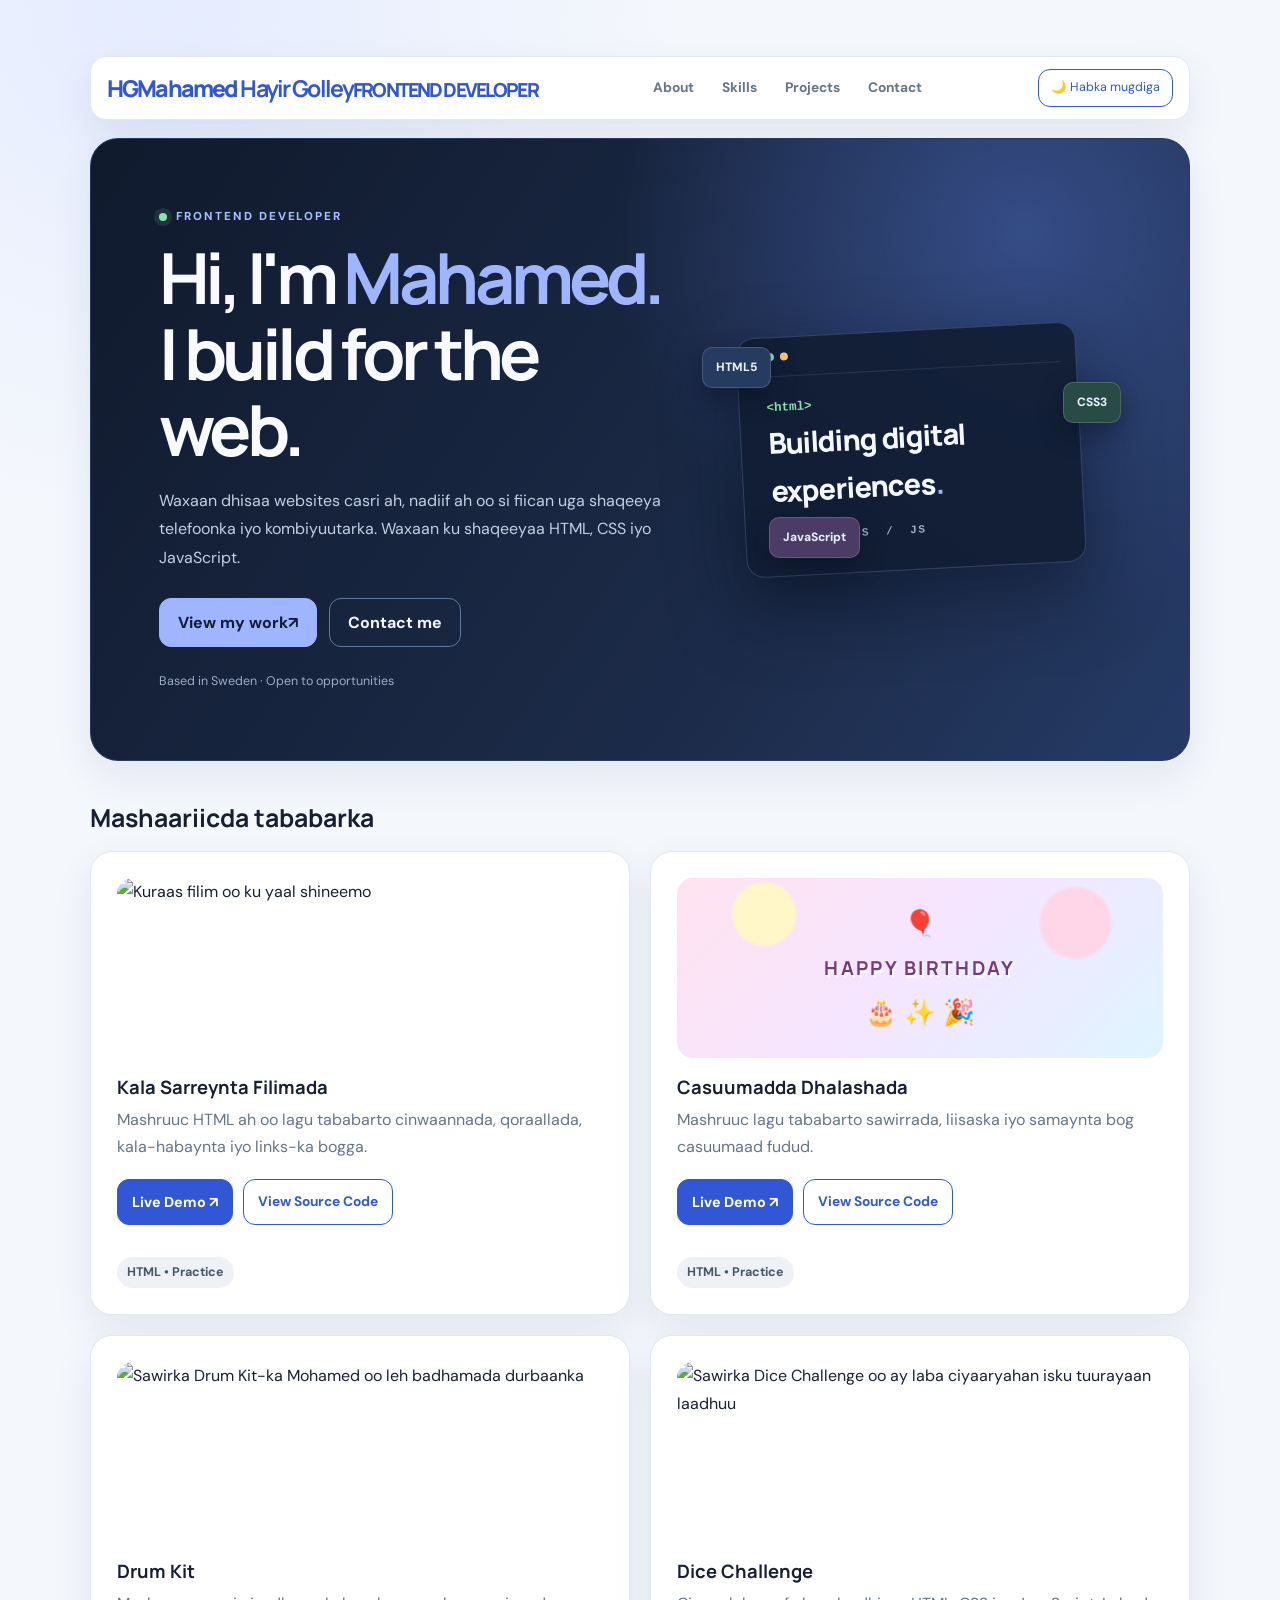
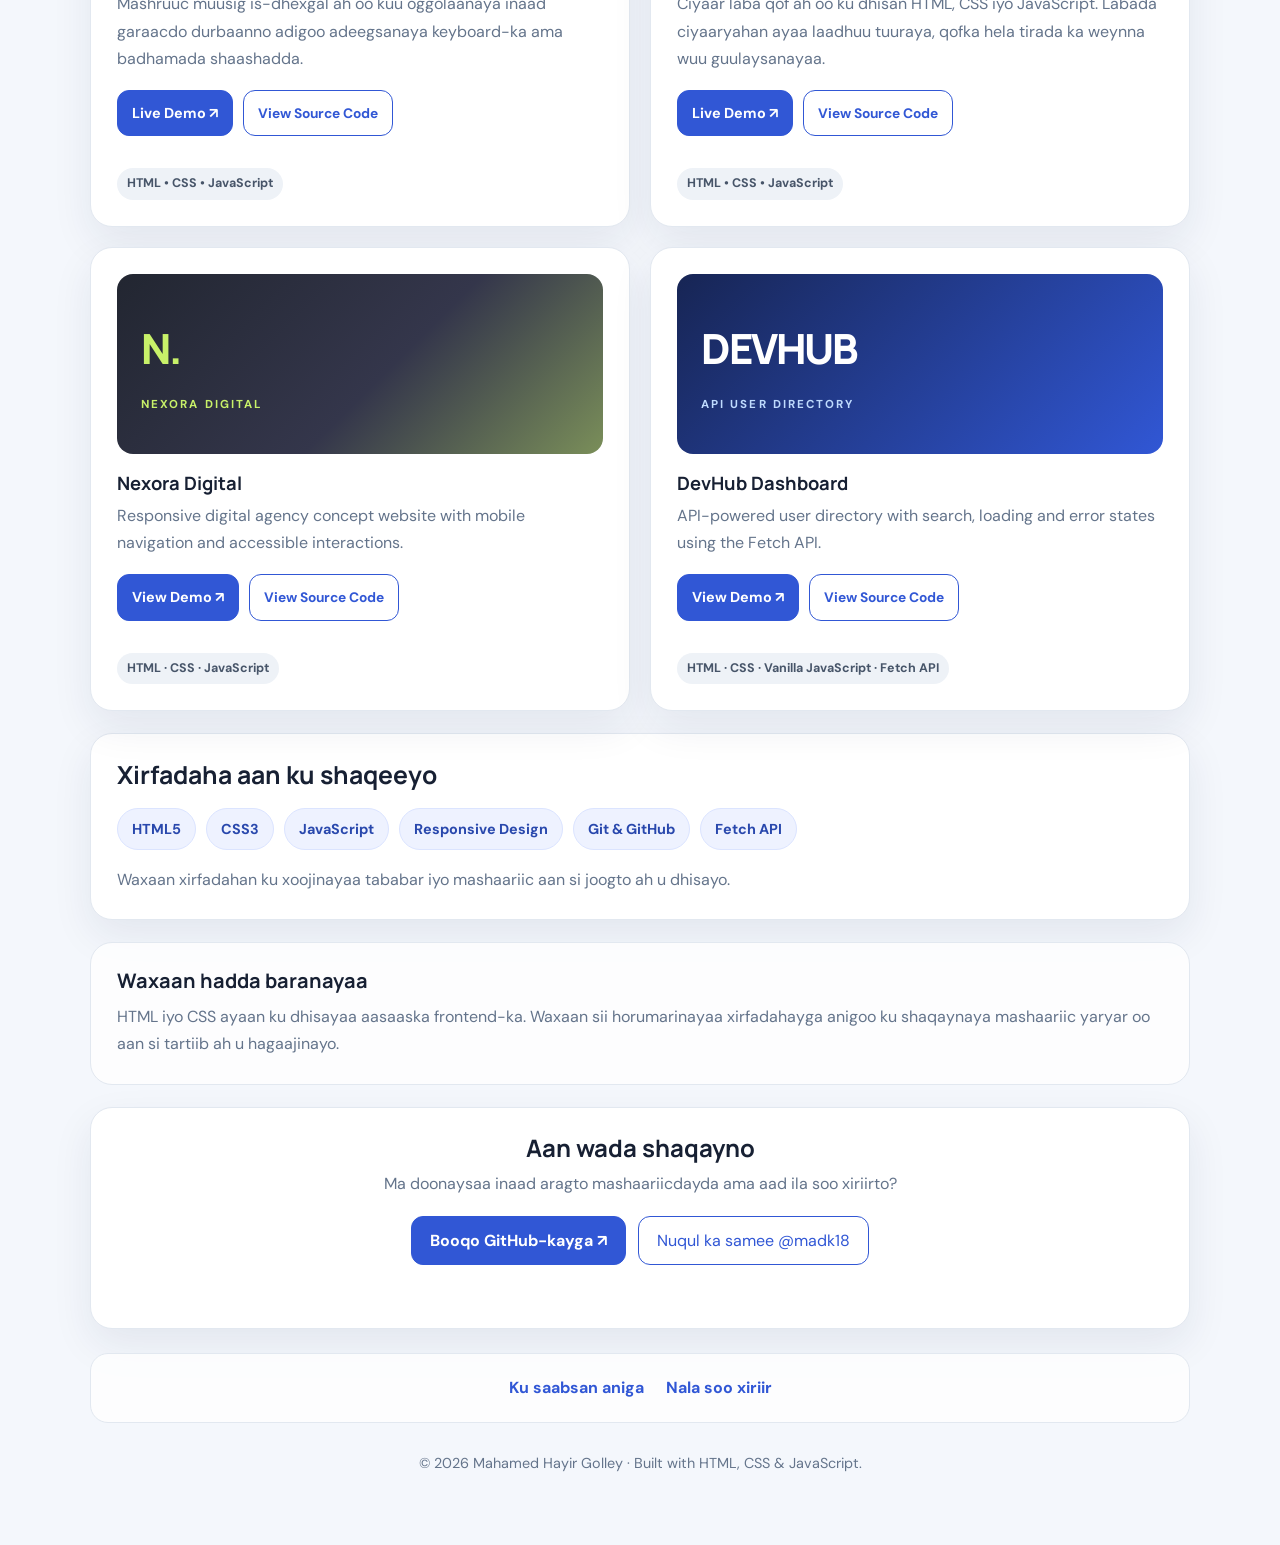
==== commit 75c73c66: "Replace M logo with Mahamed Hayir Golley personal wordmark" ====
--- a/index.html
+++ b/index.html
@@ -5,13 +5,13 @@
     <meta name="viewport" content="width=device-width, initial-scale=1.0" />
     <meta name="description" content="Mahamed waa Frontend Developer dhisa websites casri ah isagoo adeegsanaya HTML, CSS iyo JavaScript." />
     <meta name="theme-color" content="#f4f7fc" />
-    <title>Mahamed | Frontend Developer</title>
+    <title>Mahamed Hayir Golley | Frontend Developer</title>
     <link rel="stylesheet" href="./style.css" />
   </head>
   <body>
     <main>
       <nav class="portfolio-nav" aria-label="Main navigation">
-        <a class="nav-brand" href="#" aria-label="Mahamed home">M<span>.</span></a>
+        <a class="nav-brand" href="#" aria-label="Mahamed Hayir Golley home"><span class="brand-mark">HG</span><span class="brand-name">Mahamed <b>Hayir Golley</b><small>FRONTEND DEVELOPER</small></span></a>
         <div class="nav-links">
           <a href="#about">About</a>
           <a href="#skills">Skills</a>
@@ -137,7 +137,7 @@
       </nav>
 
       <footer>
-        <p>© 2026 Mahamed · Built with HTML, CSS & JavaScript.</p>
+        <p>© 2026 Mahamed Hayir Golley · Built with HTML, CSS & JavaScript.</p>
       </footer>
     </main>
     <script src="./app.js" defer></script>
--- a/style.css
+++ b/style.css
@@ -210,3 +210,38 @@
 .nexora-art{background:linear-gradient(135deg,#222631 0%,#34364b 55%,#c8f169 150%);color:#c8f169}
 .devhub-art{background:linear-gradient(135deg,#172554,#3157d5);color:#fff}
 .devhub-art strong{color:#bfdbfe}
+
+/* Portfolio 2.0 — first step: stronger identity and hero */
+main{width:min(100%,1100px)}
+.portfolio-nav{display:flex;align-items:center;justify-content:space-between;gap:20px;margin-bottom:18px;padding:12px 16px;border:1px solid var(--border);border-radius:16px;background:var(--surface);box-shadow:var(--shadow)}
+.nav-brand{font:800 1.45rem Manrope,sans-serif;color:var(--ink);text-decoration:none;letter-spacing:-.08em}
+.nav-brand span{color:var(--accent)}
+.nav-links{display:flex;align-items:center;gap:clamp(12px,3vw,28px)}
+.nav-links a{font-size:.86rem;font-weight:700;color:var(--muted);text-decoration:none}
+.nav-links a:hover{color:var(--accent)}
+.portfolio-nav .theme-toggle{min-height:38px;padding:7px 12px;font-size:.78rem}
+.hero-v2{display:grid;grid-template-columns:1.1fr .9fr;align-items:center;gap:30px;min-height:440px;padding:clamp(28px,6vw,68px);overflow:hidden;text-align:left;background:radial-gradient(circle at 85% 15%,#354c86 0,transparent 38%),linear-gradient(125deg,#101a2d,#1c2b49 65%,#253b66);border-color:#263a5e;color:#f8faff}
+.hero-v2 .eyebrow{display:flex;align-items:center;gap:9px;color:#a9bdff;font-size:.72rem;letter-spacing:.17em}
+.status-dot{width:8px;height:8px;border-radius:50%;background:#8ee0b0;box-shadow:0 0 0 5px #8ee0b01c}
+.hero-v2 h1{font-size:clamp(2.35rem,5.5vw,4.4rem);line-height:1.08;letter-spacing:-.065em}
+.hero-v2 h1 span{color:#9fb5ff}
+.hero-v2 .intro{max-width:560px;margin:20px 0 0;color:#c4cfe2;font-size:1rem;line-height:1.8}
+.hero-v2 .actions{justify-content:flex-start;margin-top:25px}
+.hero-v2 .button{background:#9fb5ff;border-color:#9fb5ff;color:#111d34}
+.hero-v2 .button.secondary{background:transparent;border-color:#63779c;color:#f5f7ff}
+.hero-location{margin:24px 0 0;color:#9eacc5;font-size:.78rem}
+.hero-visual{position:relative;min-height:270px;display:grid;place-items:center}
+.visual-window{width:min(100%,340px);padding:15px;border:1px solid #60749a66;border-radius:18px;background:#111d33e8;box-shadow:0 30px 70px #080f1e88;transform:rotate(-3deg)}
+.window-dots{display:flex;gap:6px;padding-bottom:15px;border-bottom:1px solid #ffffff18}
+.window-dots i{width:8px;height:8px;border-radius:50%;background:#8ba7ff}
+.window-dots i:nth-child(2){background:#8ee0b0}.window-dots i:nth-child(3){background:#f2c879}
+.visual-code{display:flex;flex-direction:column;gap:8px;padding:24px 12px 18px}
+.visual-code>span{color:#8ee0b0;font:600 .78rem monospace}
+.visual-code b{font:800 clamp(1.3rem,3vw,1.8rem) Manrope,sans-serif;color:#f4f7ff;letter-spacing:-.04em}
+.visual-code b span{color:#9fb5ff}
+.visual-code small{margin-top:12px;color:#9eacc5;font:600 .7rem monospace;letter-spacing:.12em}
+.visual-chip{position:absolute;padding:9px 13px;border:1px solid #ffffff28;border-radius:10px;background:#263b60;color:#e9efff;font-size:.75rem;font-weight:800;box-shadow:0 10px 25px #080f1e66}
+.chip-one{top:12%;left:0}.chip-two{right:0;top:25%;background:#284c45}.chip-three{bottom:10%;left:16%;background:#4a3c65}
+body.dark-mode .portfolio-nav{background:var(--surface)}
+@media(max-width:760px){.hero-v2{grid-template-columns:1fr;gap:10px}.hero-visual{min-height:220px}.visual-window{width:min(90%,340px)}}
+@media(max-width:560px){.portfolio-nav{flex-wrap:wrap;gap:12px}.nav-links{order:3;width:100%;justify-content:space-between;padding-top:10px;border-top:1px solid var(--border)}.nav-links a{font-size:.78rem}.portfolio-nav .theme-toggle{margin-left:auto}.hero-v2{padding:30px 22px}.hero-v2 h1{font-size:2.45rem}.hero-visual{min-height:205px}}
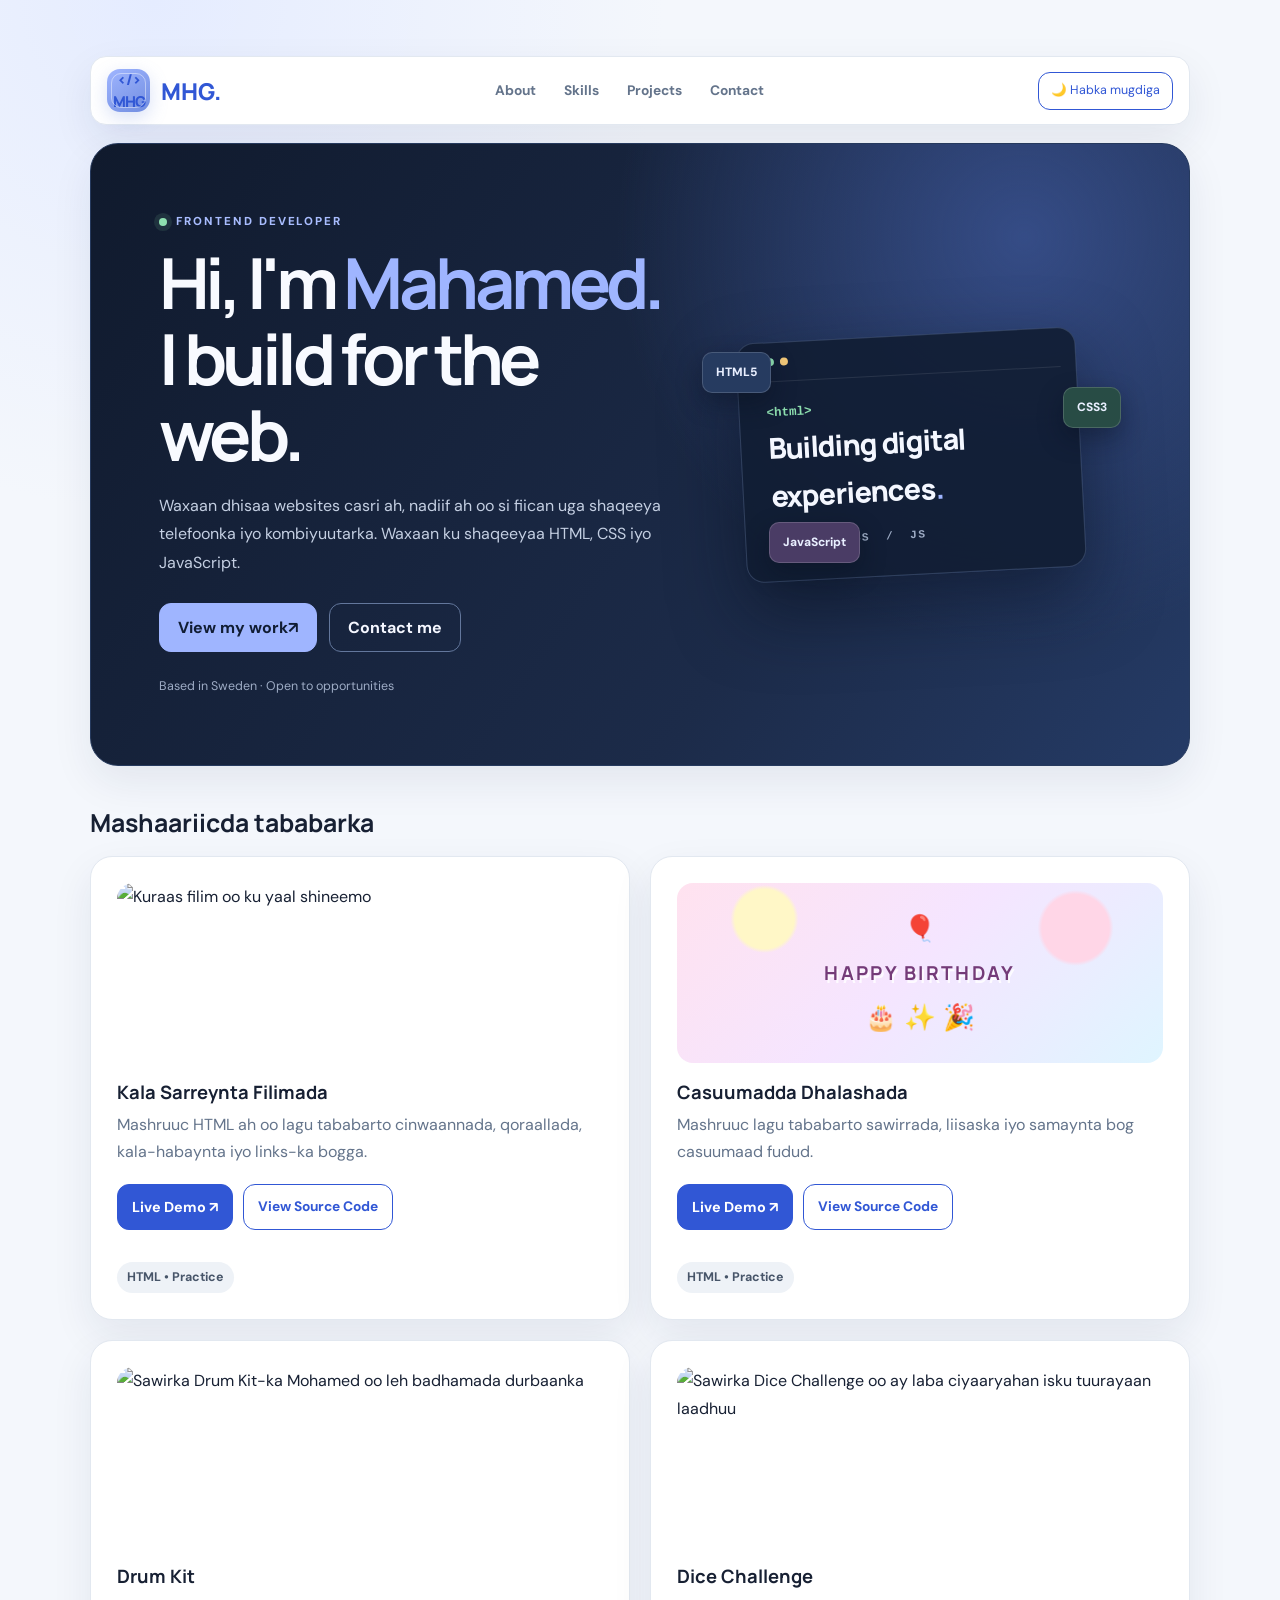
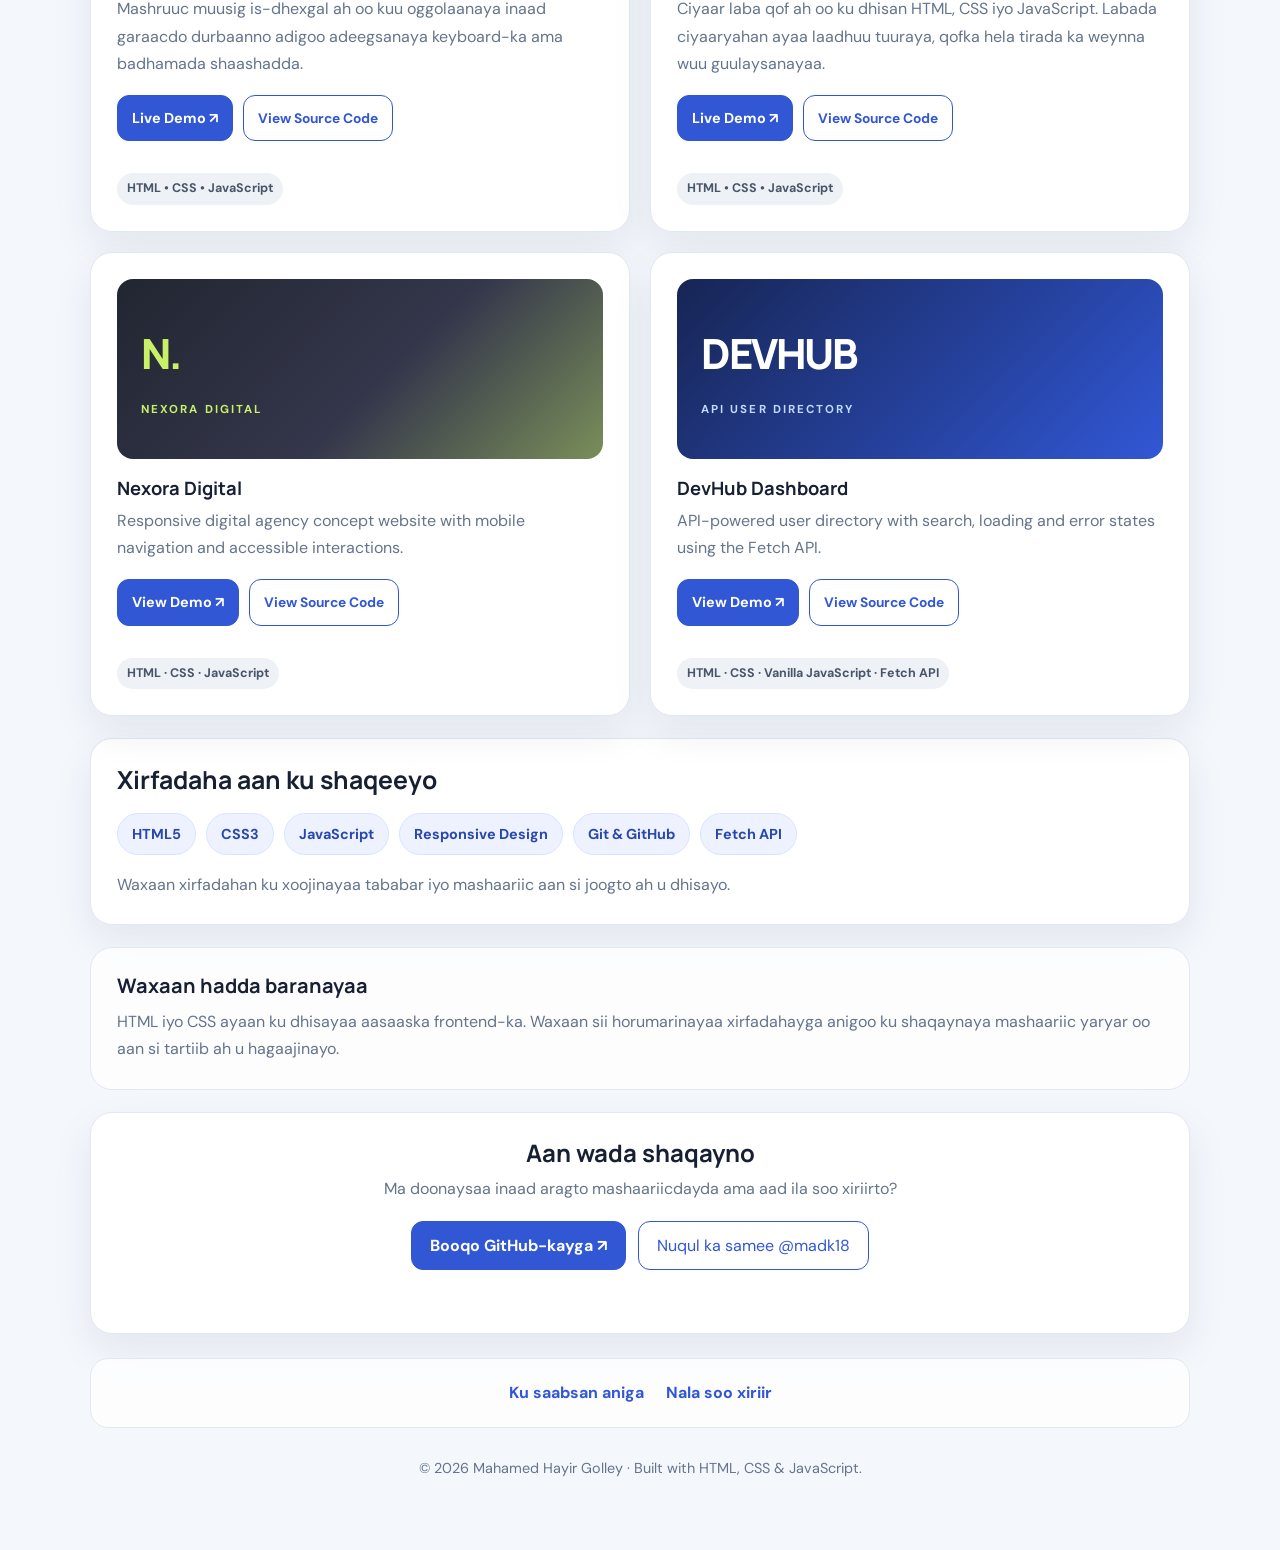
==== commit dadeaf7a: "Replace full-name header logo with compact MHG developer monogram" ====
--- a/index.html
+++ b/index.html
@@ -11,7 +11,7 @@
   <body>
     <main>
       <nav class="portfolio-nav" aria-label="Main navigation">
-        <a class="nav-brand" href="#" aria-label="Mahamed Hayir Golley home"><span class="brand-mark">HG</span><span class="brand-name">Mahamed <b>Hayir Golley</b><small>FRONTEND DEVELOPER</small></span></a>
+        <a class="nav-brand" href="#" aria-label="MHG — Mahamed Hayir Golley"><span class="brand-mark" aria-hidden="true"><span class="brand-code">&lt;/&gt;</span><span class="brand-initials">MHG</span></span><span class="brand-word">MHG<span>.</span></span></a>
         <div class="nav-links">
           <a href="#about">About</a>
           <a href="#skills">Skills</a>
--- a/style.css
+++ b/style.css
@@ -245,3 +245,12 @@
 body.dark-mode .portfolio-nav{background:var(--surface)}
 @media(max-width:760px){.hero-v2{grid-template-columns:1fr;gap:10px}.hero-visual{min-height:220px}.visual-window{width:min(90%,340px)}}
 @media(max-width:560px){.portfolio-nav{flex-wrap:wrap;gap:12px}.nav-links{order:3;width:100%;justify-content:space-between;padding-top:10px;border-top:1px solid var(--border)}.nav-links a{font-size:.78rem}.portfolio-nav .theme-toggle{margin-left:auto}.hero-v2{padding:30px 22px}.hero-v2 h1{font-size:2.45rem}.hero-visual{min-height:205px}}
+
+/* Personal wordmark: Mahamed Hayir Golley */
+.portfolio-nav .nav-brand{display:flex;align-items:center;gap:11px;letter-spacing:normal;min-width:0}
+.brand-mark{display:grid;place-items:center;width:43px;height:43px;flex:none;border-radius:13px;background:linear-gradient(145deg,#9fb5ff,#718de0);color:#111d34;font:900 15px/1 Manrope,sans-serif;letter-spacing:-1px;box-shadow:0 6px 18px #718de044;position:relative}
+.brand-mark:after{content:"";position:absolute;inset:4px;border:1px solid #ffffff70;border-radius:10px}
+.brand-name{display:flex;flex-direction:column;gap:1px;color:var(--ink);font:800 14px/1.15 Manrope,sans-serif;white-space:nowrap;letter-spacing:-.45px}
+.brand-name b{font-weight:800;color:var(--accent)}
+.brand-name small{margin-top:4px;color:var(--muted);font:800 8px/1 "DM Sans",sans-serif;letter-spacing:1.45px}
+@media(max-width:560px){.brand-mark{width:39px;height:39px}.brand-name{font-size:12px}.brand-name small{font-size:7px;letter-spacing:1.1px}}
